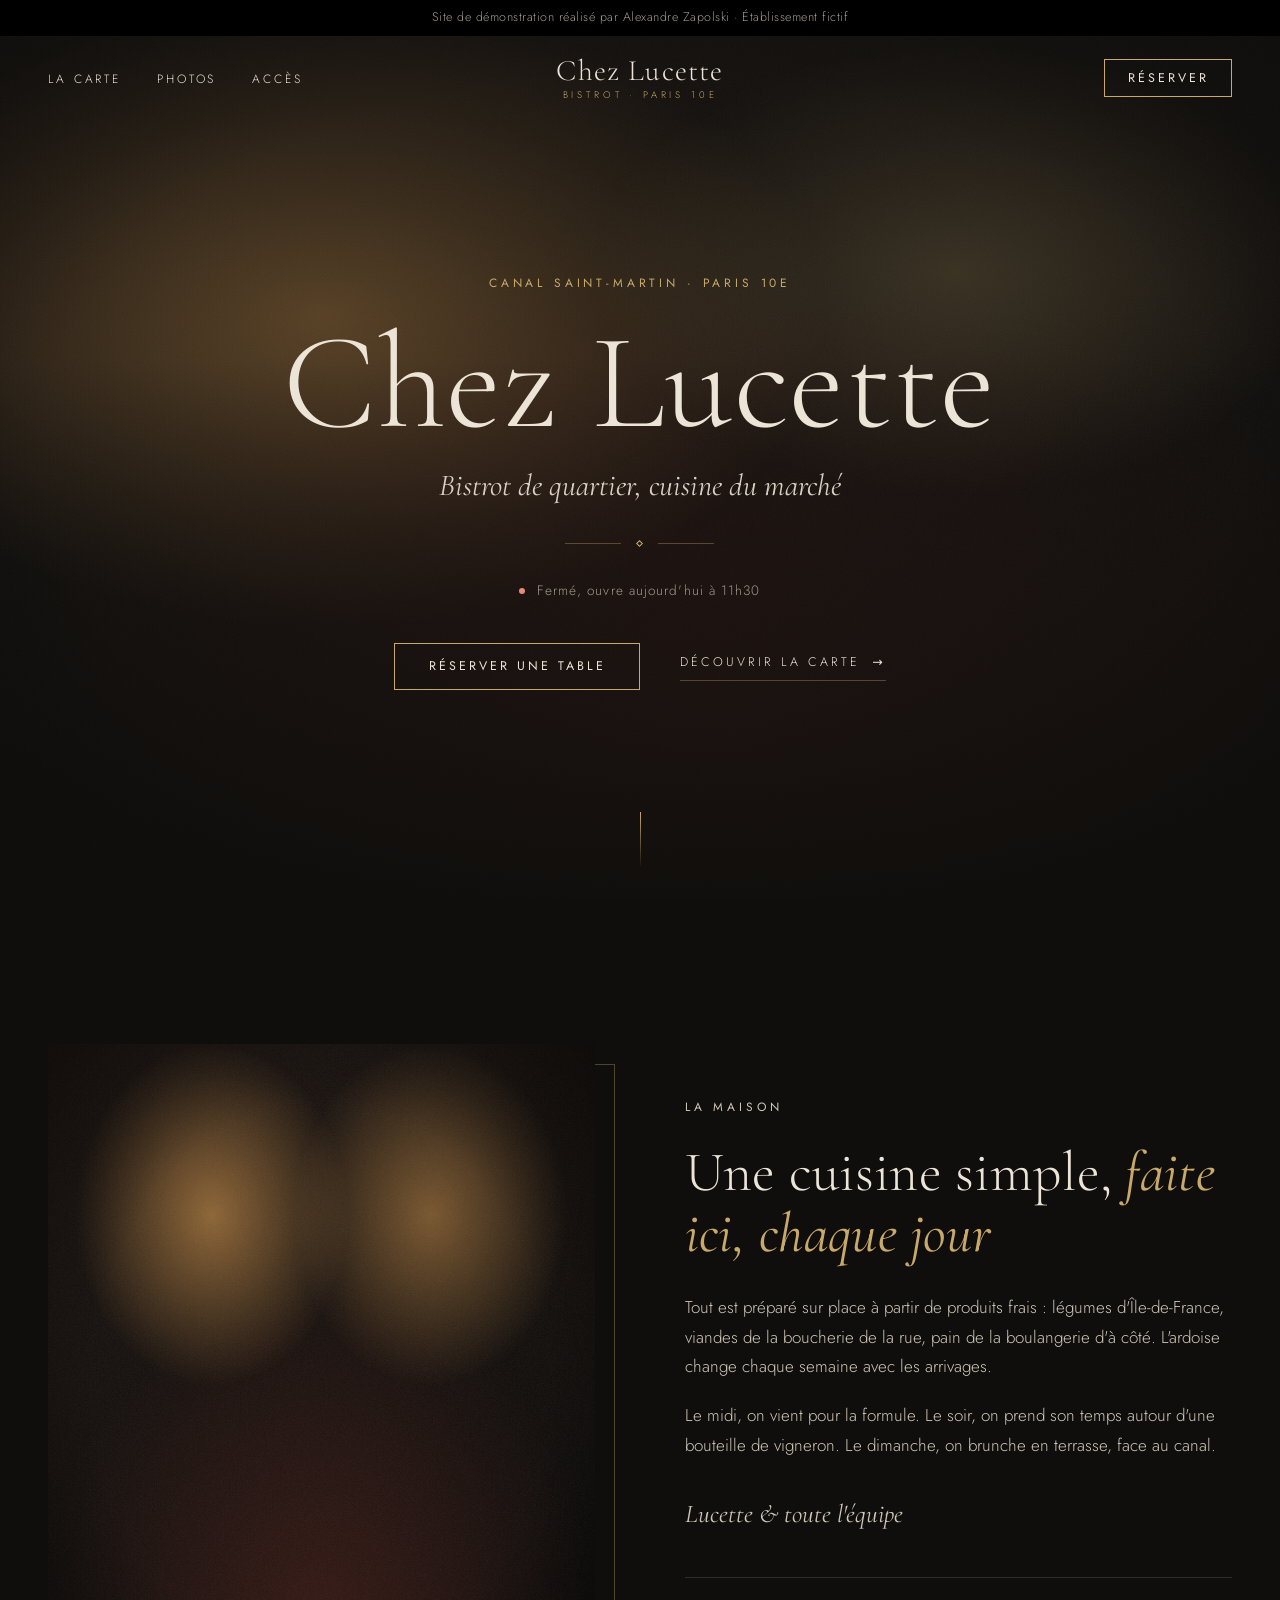
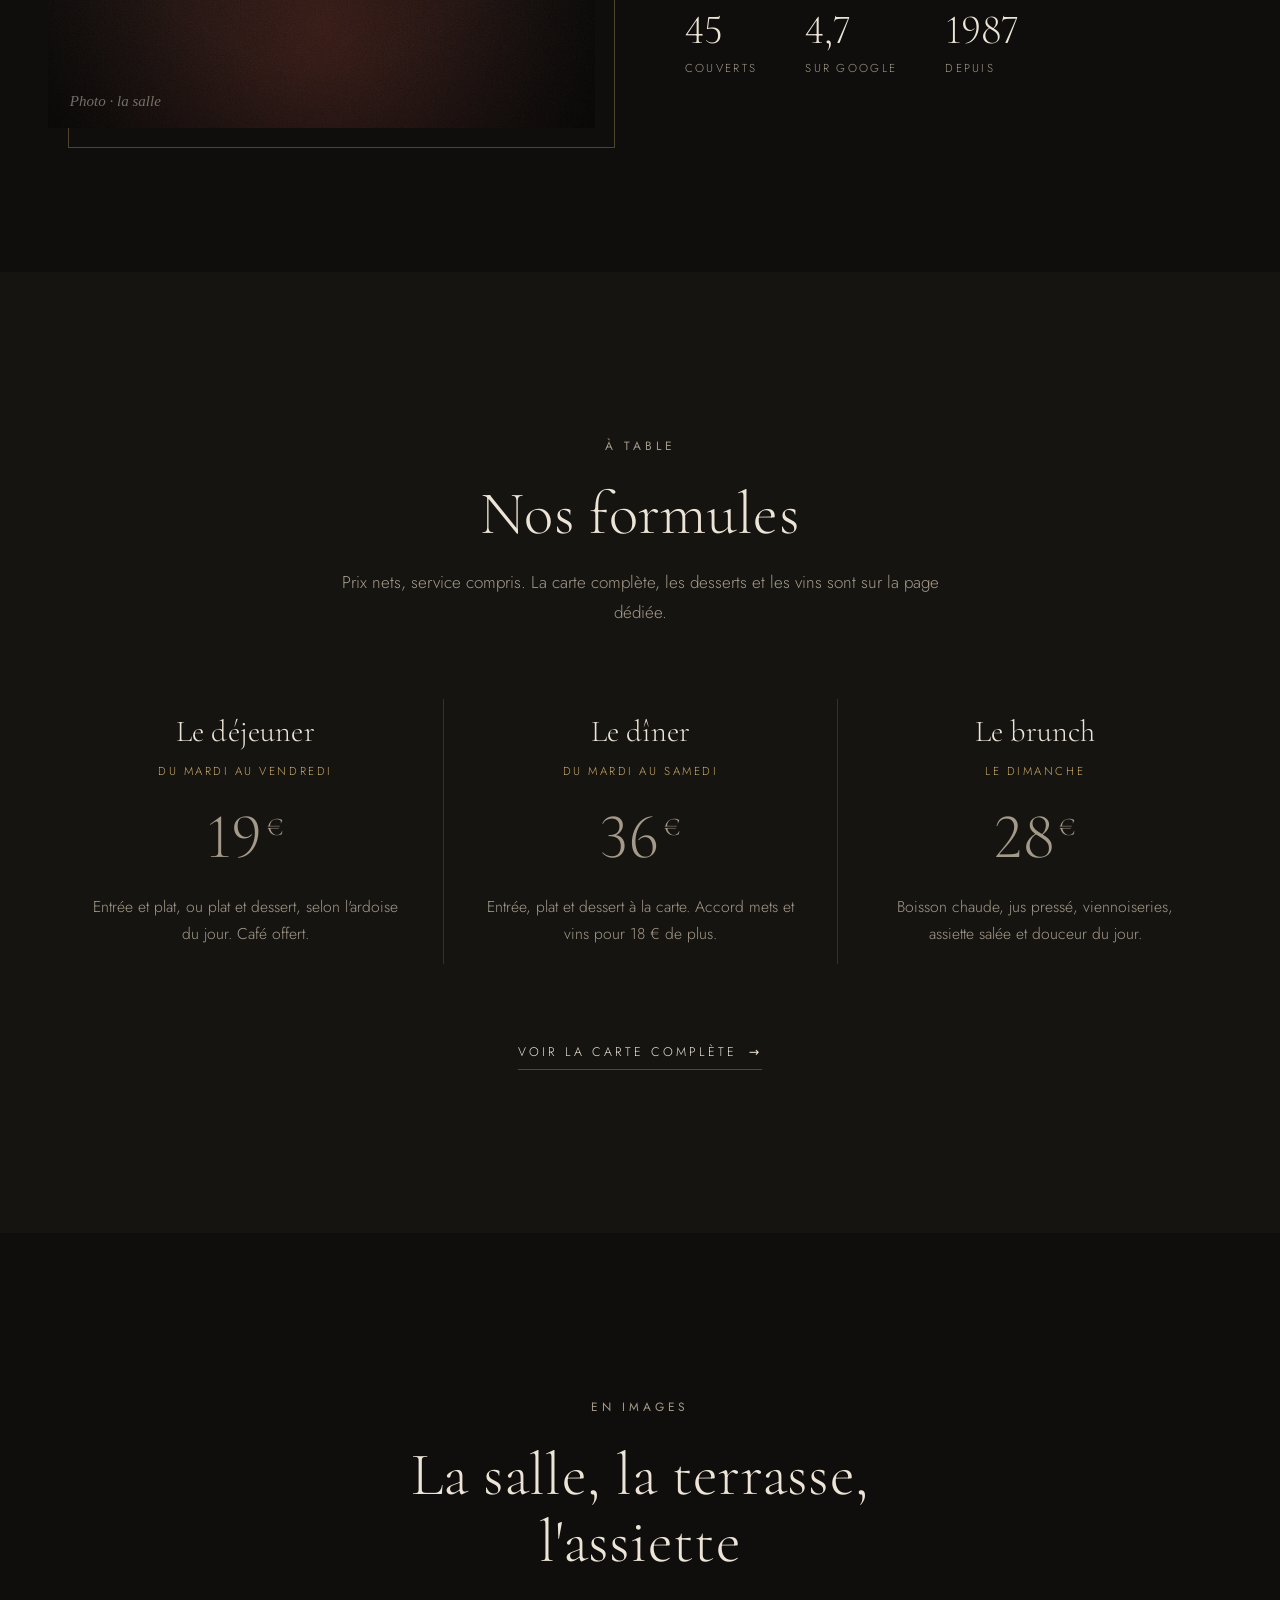
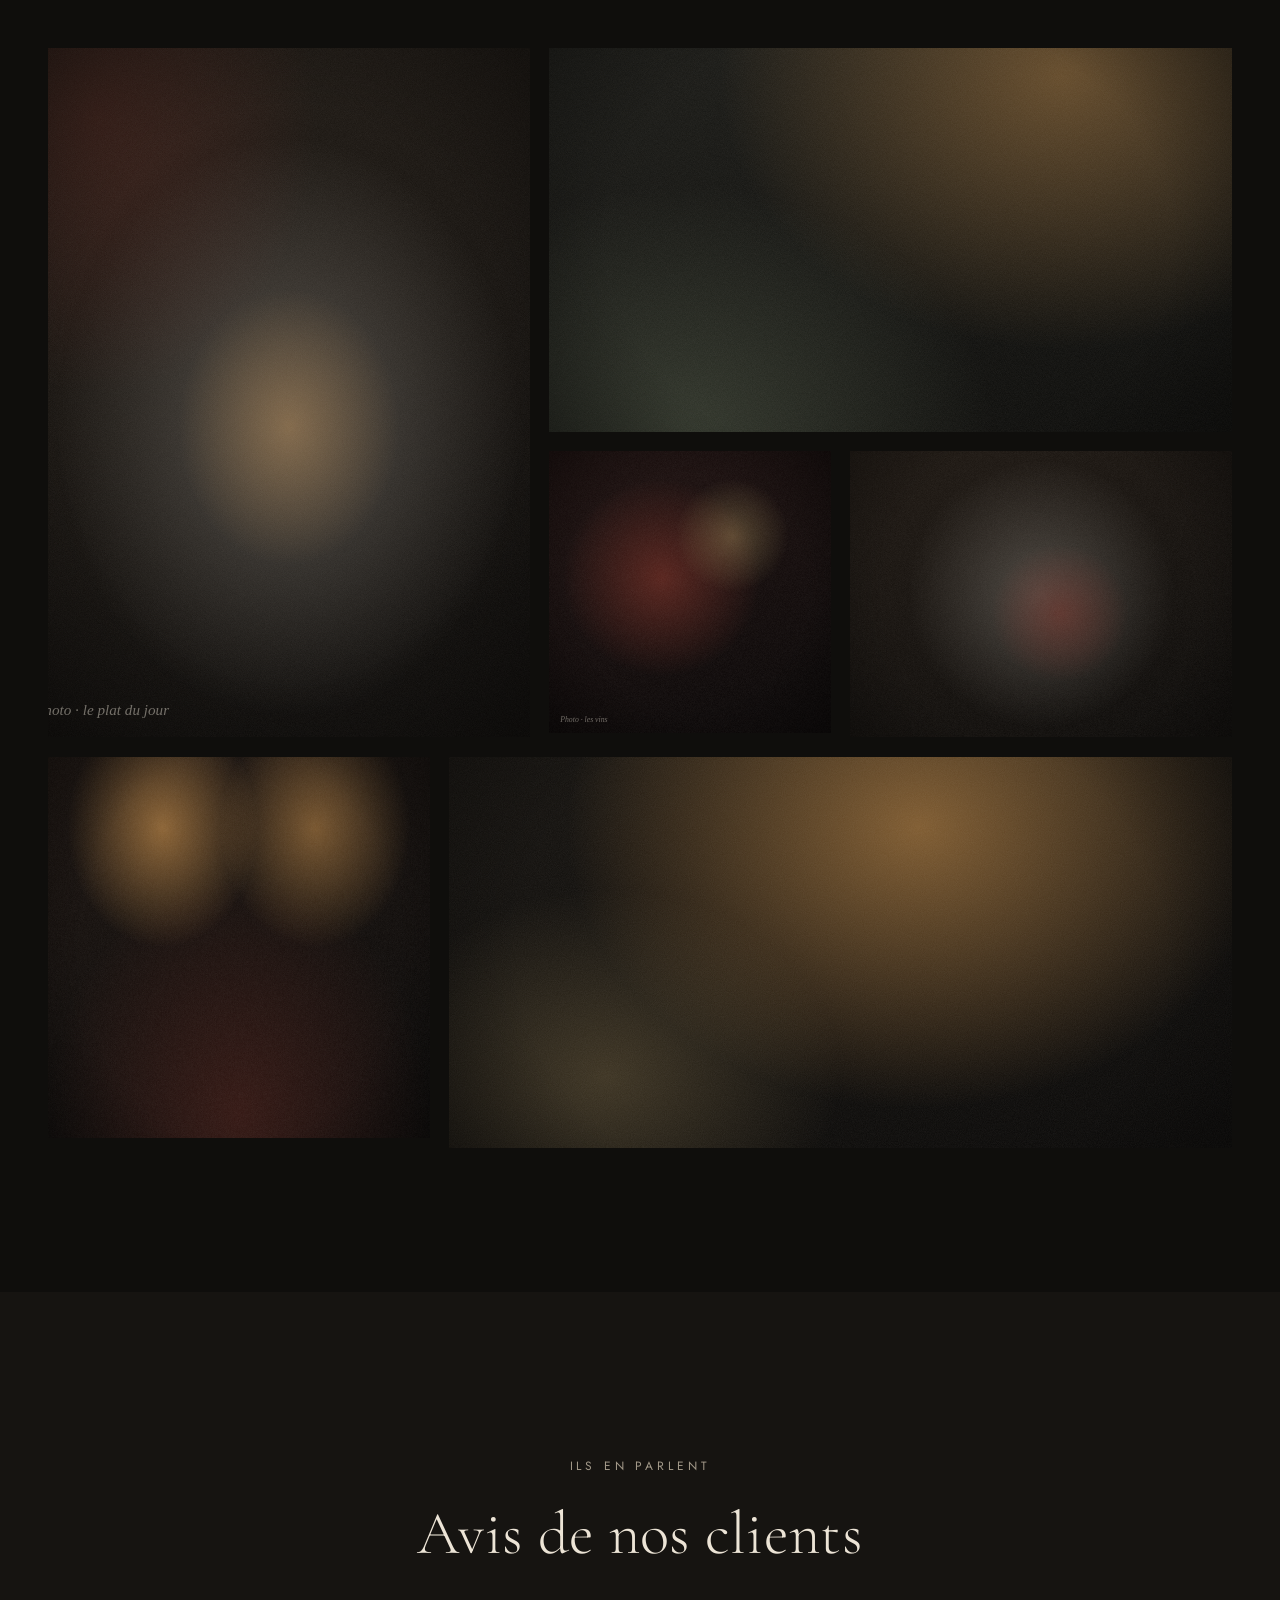
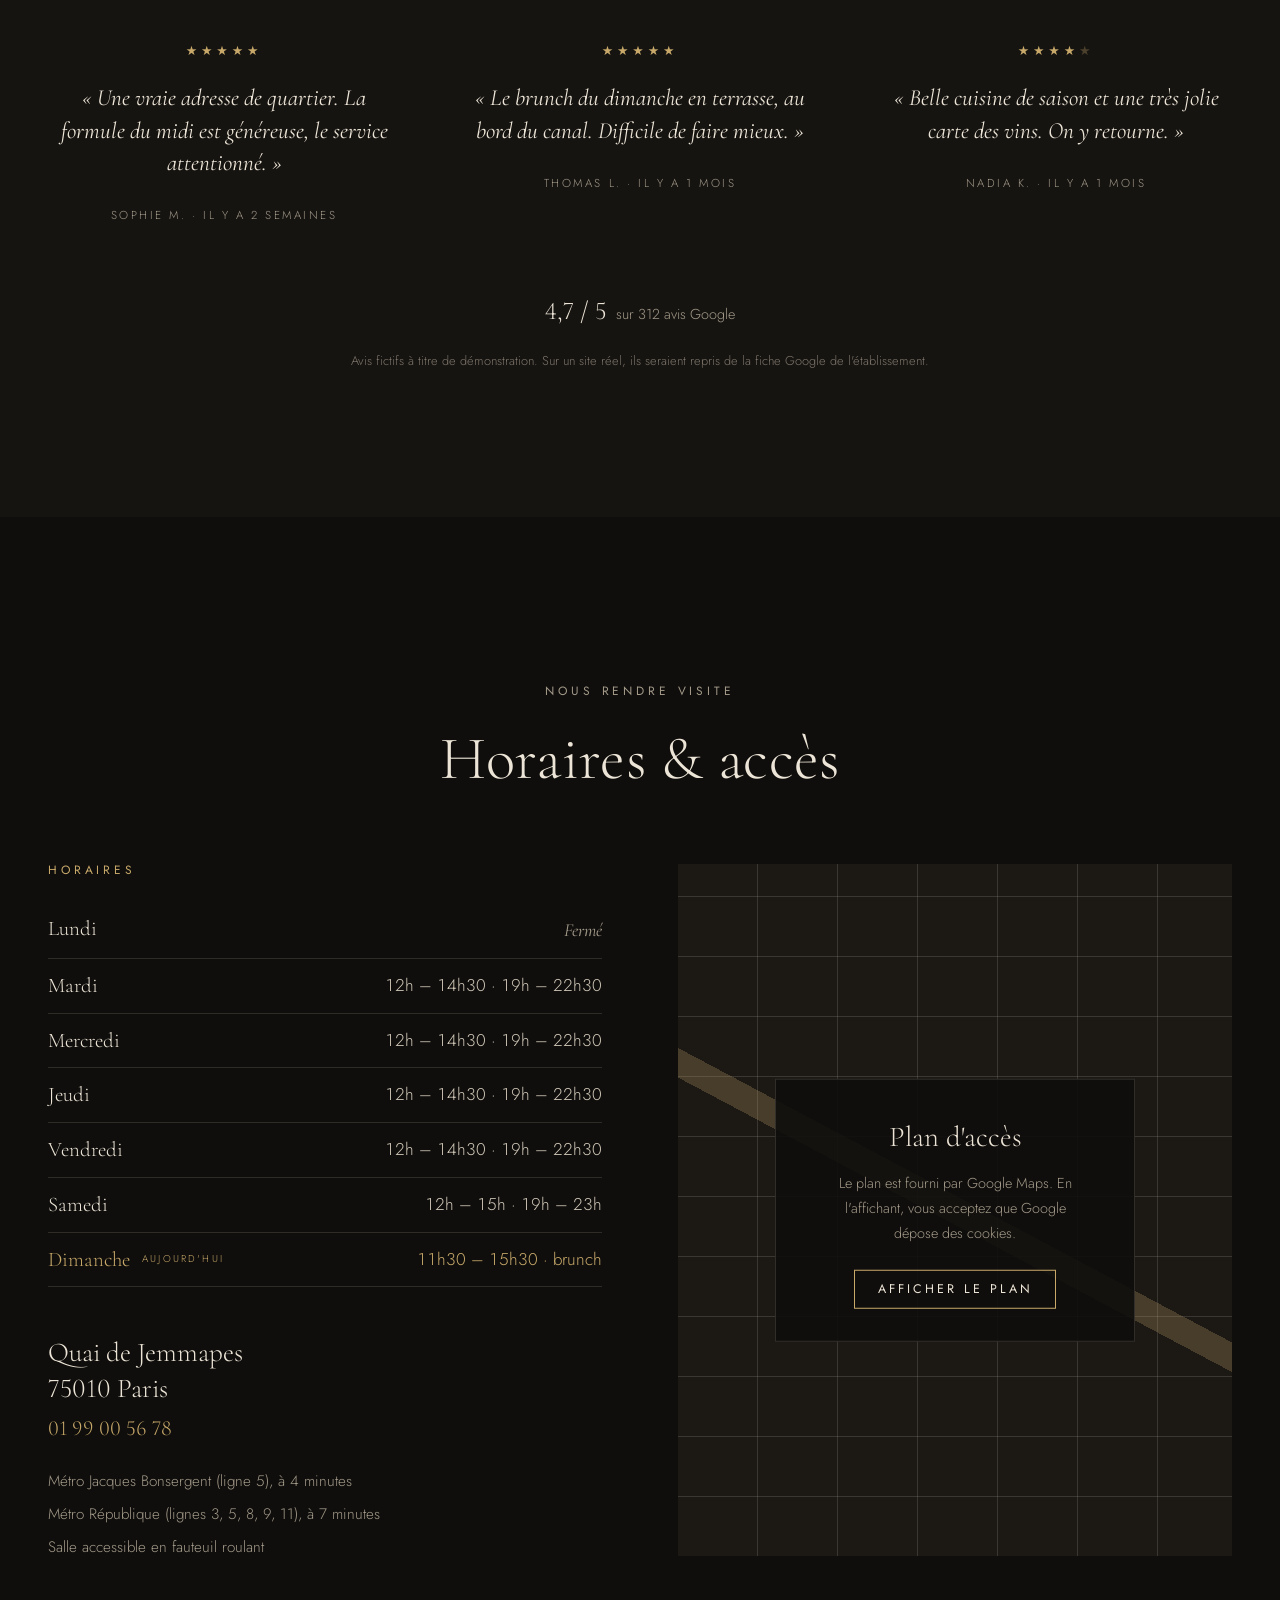
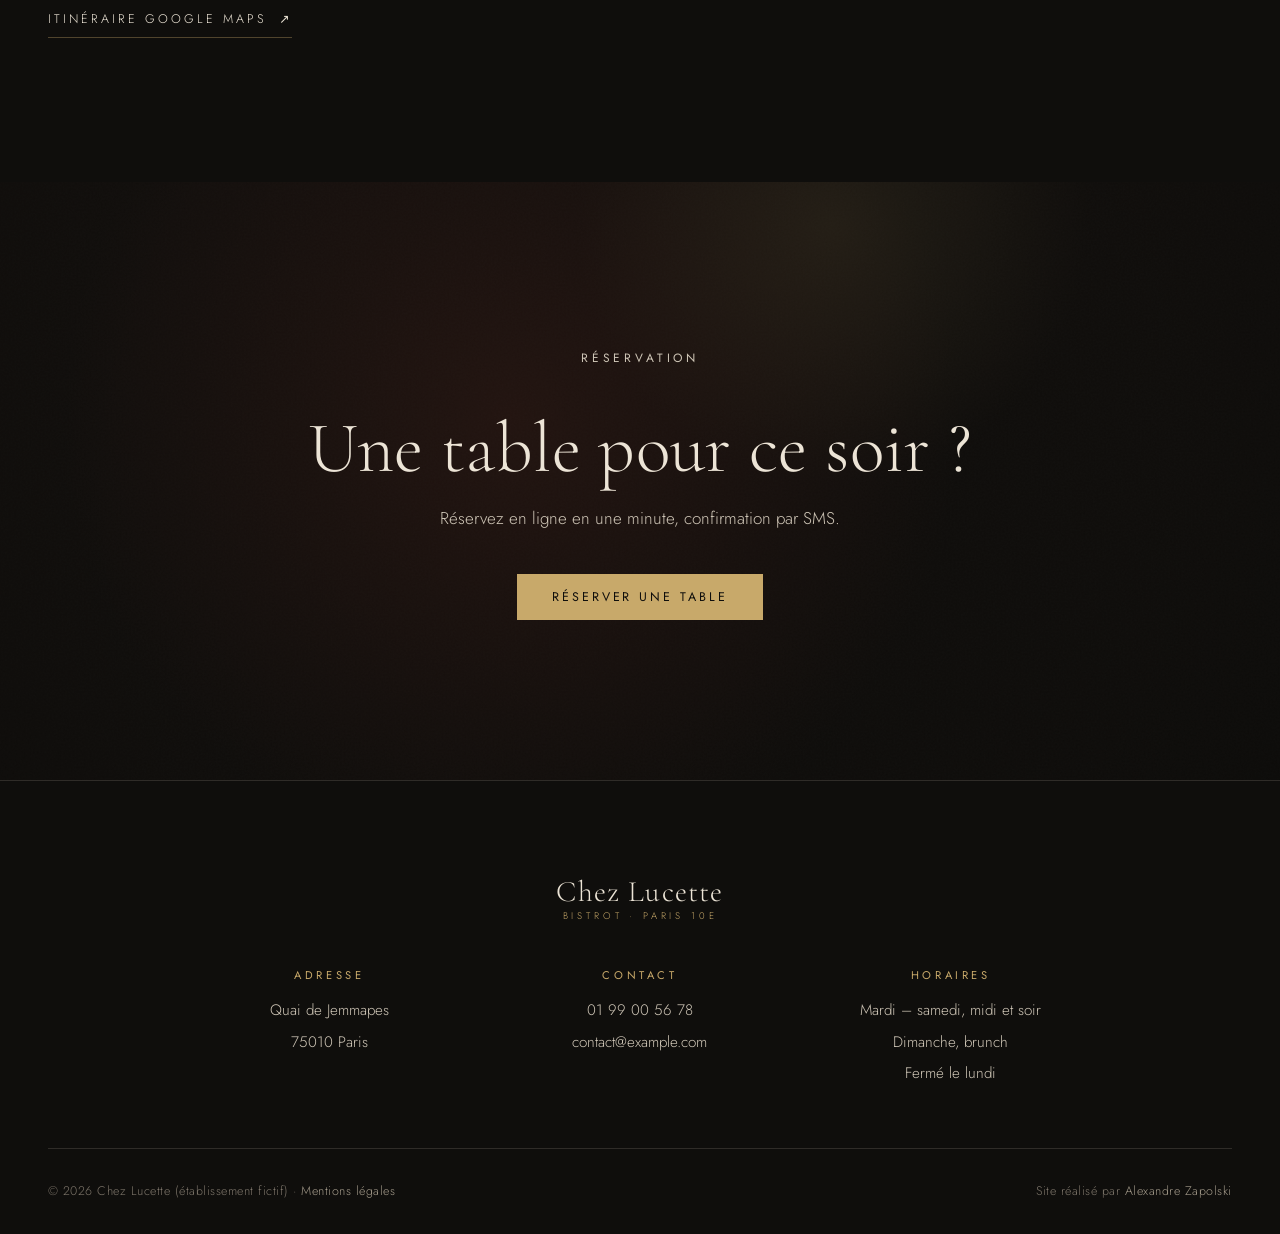
==== index.html @ 2989daae "feat: add Chez Lucette demo site" ====
<!DOCTYPE html>
<html lang="fr">
<head>
  <meta charset="UTF-8">
  <meta name="viewport" content="width=device-width, initial-scale=1">
  <title>Chez Lucette, bistrot au bord du canal Saint-Martin | Paris 10e</title>
  <meta name="description" content="Bistrot de quartier à Paris 10e, au bord du canal Saint-Martin. Cuisine maison de saison, formule déjeuner à 19 €, brunch le dimanche. Réservation en ligne.">
  <link rel="canonical" href="https://example.com/">
  <meta property="og:type" content="restaurant">
  <meta property="og:title" content="Chez Lucette, bistrot de quartier à Paris 10e">
  <meta property="og:description" content="Cuisine maison de saison au bord du canal Saint-Martin. Réservez votre table en ligne.">
  <meta property="og:image" content="https://example.com/img/hero-salle.svg">
  <meta property="og:locale" content="fr_FR">
  <meta name="theme-color" content="#0f0e0c">
  <script>document.documentElement.classList.add("js");</script>
  <link rel="preload" href="fonts/cormorant-garamond-latin-300-normal.woff2" as="font" type="font/woff2" crossorigin>
  <link rel="preload" href="fonts/jost-latin-300-normal.woff2" as="font" type="font/woff2" crossorigin>
  <link rel="stylesheet" href="css/style.css">
  <link rel="icon" href="data:image/svg+xml,%3Csvg xmlns='http://www.w3.org/2000/svg' viewBox='0 0 32 32'%3E%3Crect width='32' height='32' fill='%230f0e0c'/%3E%3Ctext x='16' y='23' text-anchor='middle' font-family='Georgia,serif' font-size='20' fill='%23c8a96a'%3EL%3C/text%3E%3C/svg%3E">

  <!-- Données structurées pour Google (fiche établissement local) -->
  <script type="application/ld+json">
  {
    "@context": "https://schema.org",
    "@type": "Restaurant",
    "name": "Chez Lucette (établissement fictif)",
    "description": "Bistrot de quartier, cuisine maison de saison, au bord du canal Saint-Martin.",
    "url": "https://example.com/",
    "image": "https://example.com/img/hero-salle.svg",
    "telephone": "+33199005678",
    "priceRange": "€€",
    "servesCuisine": ["Française", "Bistrot"],
    "acceptsReservations": "https://example.com/reservation.html",
    "hasMenu": "https://example.com/carte.html",
    "address": {
      "@type": "PostalAddress",
      "streetAddress": "Quai de Jemmapes",
      "addressLocality": "Paris",
      "postalCode": "75010",
      "addressCountry": "FR"
    },
    "geo": { "@type": "GeoCoordinates", "latitude": 48.8716, "longitude": 2.3652 },
    "openingHoursSpecification": [
      { "@type": "OpeningHoursSpecification", "dayOfWeek": ["Tuesday", "Wednesday", "Thursday", "Friday"], "opens": "12:00", "closes": "14:30" },
      { "@type": "OpeningHoursSpecification", "dayOfWeek": ["Tuesday", "Wednesday", "Thursday", "Friday"], "opens": "19:00", "closes": "22:30" },
      { "@type": "OpeningHoursSpecification", "dayOfWeek": "Saturday", "opens": "12:00", "closes": "15:00" },
      { "@type": "OpeningHoursSpecification", "dayOfWeek": "Saturday", "opens": "19:00", "closes": "23:00" },
      { "@type": "OpeningHoursSpecification", "dayOfWeek": "Sunday", "opens": "11:30", "closes": "15:30" }
    ],
    "aggregateRating": { "@type": "AggregateRating", "ratingValue": "4.7", "reviewCount": "312" }
  }
  </script>
</head>
<body>
  <a class="skip-link" href="#contenu">Aller au contenu</a>

  <header class="header">
    <p class="demo-banner">Site de démonstration réalisé par Alexandre Zapolski · Établissement fictif</p>
    <div class="container header__inner">
      <button class="menu-btn" type="button" aria-expanded="false" aria-controls="overlay">
        <span class="menu-btn__icon" aria-hidden="true"></span>
        <span class="menu-btn__label">Menu</span>
      </button>
      <nav class="header__nav" aria-label="Navigation principale">
        <ul>
          <li><a href="carte.html">La carte</a></li>
          <li><a href="index.html#galerie">Photos</a></li>
          <li><a href="index.html#infos">Accès</a></li>
        </ul>
      </nav>
      <a class="logo" href="index.html" aria-label="Chez Lucette, accueil">
        <strong>Chez Lucette</strong>
        <small>Bistrot · Paris 10e</small>
      </a>
      <div class="header__end">
        <a class="btn btn--small header__book" href="reservation.html">Réserver</a>
      </div>
    </div>
  </header>

  <!-- navigation plein écran (mobile) -->
  <nav class="overlay" id="overlay" aria-label="Navigation mobile">
    <ul>
      <li><a href="index.html" aria-current="page">Accueil</a></li>
      <li><a href="carte.html">La carte</a></li>
      <li><a href="index.html#galerie">Photos</a></li>
      <li><a href="index.html#infos">Horaires &amp; accès</a></li>
      <li><a href="reservation.html">Réserver</a></li>
    </ul>
    <p>Quai de Jemmapes, Paris 10e · <a href="tel:+33199005678">01 99 00 56 78</a></p>
  </nav>

  <main id="contenu">
    <!-- hero plein écran -->
    <section class="hero">
      <!-- visuel de démo : à remplacer par une photo de la salle le soir (WebP, 1920px) -->
      <img class="hero__bg" src="img/hero-salle.svg" width="1600" height="1000" alt="" fetchpriority="high">
      <div>
        <p class="overline">Canal Saint-Martin · Paris 10e</p>
        <h1>Chez Lucette</h1>
        <p class="hero__sub">Bistrot de quartier, cuisine du marché</p>
        <div class="ornament" aria-hidden="true"><span></span></div>
        <p class="status" data-status hidden></p>
        <div class="hero__actions">
          <a class="btn" href="reservation.html">Réserver une table</a>
          <a class="link-line" href="carte.html">Découvrir la carte <span aria-hidden="true">→</span></a>
        </div>
      </div>
      <span class="scroll-cue" aria-hidden="true"></span>
    </section>

    <!-- la maison -->
    <section class="section">
      <div class="container story">
        <div class="story__media reveal">
          <img src="img/galerie-salle.svg" width="800" height="1000" loading="lazy" alt="La salle du bistrot, le soir">
        </div>
        <div class="reveal">
          <p class="overline">La maison</p>
          <h2>Une cuisine simple, <em>faite ici, chaque jour</em></h2>
          <p>Tout est préparé sur place à partir de produits frais : légumes d'Île-de-France, viandes de la boucherie de la rue, pain de la boulangerie d'à côté. L'ardoise change chaque semaine avec les arrivages.</p>
          <p>Le midi, on vient pour la formule. Le soir, on prend son temps autour d'une bouteille de vigneron. Le dimanche, on brunche en terrasse, face au canal.</p>
          <p class="signature">Lucette &amp; toute l'équipe</p>
          <div class="facts">
            <div><strong>45</strong><span>couverts</span></div>
            <div><strong>4,7</strong><span>sur Google</span></div>
            <div><strong>1987</strong><span>depuis</span></div>
          </div>
        </div>
      </div>
    </section>

    <!-- formules -->
    <section class="section section--alt" aria-labelledby="formules-titre">
      <div class="container">
        <div class="section__head reveal">
          <p class="overline">À table</p>
          <h2 id="formules-titre">Nos formules</h2>
          <p>Prix nets, service compris. La carte complète, les desserts et les vins sont sur la page dédiée.</p>
        </div>
        <div class="offers reveal">
          <article class="offer">
            <h3>Le déjeuner</h3>
            <p class="offer__when">Du mardi au vendredi</p>
            <p class="offer__price">19<small>€</small></p>
            <p>Entrée et plat, ou plat et dessert, selon l'ardoise du jour. Café offert.</p>
          </article>
          <article class="offer">
            <h3>Le dîner</h3>
            <p class="offer__when">Du mardi au samedi</p>
            <p class="offer__price">36<small>€</small></p>
            <p>Entrée, plat et dessert à la carte. Accord mets et vins pour 18 € de plus.</p>
          </article>
          <article class="offer">
            <h3>Le brunch</h3>
            <p class="offer__when">Le dimanche</p>
            <p class="offer__price">28<small>€</small></p>
            <p>Boisson chaude, jus pressé, viennoiseries, assiette salée et douceur du jour.</p>
          </article>
        </div>
        <p class="center"><a class="link-line" href="carte.html">Voir la carte complète <span aria-hidden="true">→</span></a></p>
      </div>
    </section>

    <!-- galerie -->
    <section class="section" id="galerie" aria-labelledby="galerie-titre">
      <div class="container">
        <div class="section__head reveal">
          <p class="overline">En images</p>
          <h2 id="galerie-titre">La salle, la terrasse, l'assiette</h2>
        </div>
        <div class="gallery reveal" data-gallery>
          <button class="gallery__item g1" type="button" data-full="img/galerie-plat.svg">
            <img src="img/galerie-plat.svg" width="800" height="1000" loading="lazy" alt="Le plat du jour : suprême de volaille et légumes de saison">
            <span>Le plat du jour</span>
          </button>
          <button class="gallery__item g2" type="button" data-full="img/galerie-terrasse.svg">
            <img src="img/galerie-terrasse.svg" width="1000" height="800" loading="lazy" alt="La terrasse face au canal Saint-Martin">
            <span>La terrasse</span>
          </button>
          <button class="gallery__item g3" type="button" data-full="img/galerie-vins.svg">
            <img src="img/galerie-vins.svg" width="800" height="800" loading="lazy" alt="Sélection de vins de vignerons">
            <span>Vins de vignerons</span>
          </button>
          <button class="gallery__item g4" type="button" data-full="img/galerie-dessert.svg">
            <img src="img/galerie-dessert.svg" width="800" height="800" loading="lazy" alt="Tarte aux fruits rouges maison">
            <span>Les desserts</span>
          </button>
          <button class="gallery__item g5" type="button" data-full="img/galerie-salle.svg">
            <img src="img/galerie-salle.svg" width="800" height="1000" loading="lazy" alt="La salle et son comptoir en zinc">
            <span>La salle</span>
          </button>
          <button class="gallery__item g6" type="button" data-full="img/galerie-cuisine.svg">
            <img src="img/galerie-cuisine.svg" width="1000" height="800" loading="lazy" alt="Le chef en cuisine">
            <span>En cuisine</span>
          </button>
        </div>
      </div>

      <dialog class="lightbox" aria-label="Photo agrandie">
        <button class="lightbox__close" type="button" aria-label="Fermer">&times;</button>
        <img src="" alt="">
        <p></p>
      </dialog>
    </section>

    <!-- avis -->
    <section class="section section--alt" aria-labelledby="avis-titre">
      <div class="container">
        <div class="section__head reveal">
          <p class="overline">Ils en parlent</p>
          <h2 id="avis-titre">Avis de nos clients</h2>
        </div>
        <div class="reviews reveal">
          <figure class="review">
            <div class="review__stars" aria-label="5 étoiles sur 5">★★★★★</div>
            <blockquote><p>« Une vraie adresse de quartier. La formule du midi est généreuse, le service attentionné. »</p></blockquote>
            <figcaption>Sophie M. · il y a 2 semaines</figcaption>
          </figure>
          <figure class="review">
            <div class="review__stars" aria-label="5 étoiles sur 5">★★★★★</div>
            <blockquote><p>« Le brunch du dimanche en terrasse, au bord du canal. Difficile de faire mieux. »</p></blockquote>
            <figcaption>Thomas L. · il y a 1 mois</figcaption>
          </figure>
          <figure class="review">
            <div class="review__stars" aria-label="4 étoiles sur 5">★★★★<span style="opacity:.3">★</span></div>
            <blockquote><p>« Belle cuisine de saison et une très jolie carte des vins. On y retourne. »</p></blockquote>
            <figcaption>Nadia K. · il y a 1 mois</figcaption>
          </figure>
        </div>
        <p class="rating"><strong>4,7 / 5</strong> sur 312 avis Google</p>
        <p class="note">Avis fictifs à titre de démonstration. Sur un site réel, ils seraient repris de la fiche Google de l'établissement.</p>
      </div>
    </section>

    <!-- horaires + plan -->
    <section class="section" id="infos" aria-labelledby="infos-titre">
      <div class="container">
        <div class="section__head reveal">
          <p class="overline">Nous rendre visite</p>
          <h2 id="infos-titre">Horaires &amp; accès</h2>
        </div>
        <div class="visit reveal">
          <div>
            <h3>Horaires</h3>
            <!-- source unique des horaires : le JS lit data-slots pour le statut "ouvert" et les créneaux -->
            <table class="hours" data-hours>
              <caption class="visually-hidden">Horaires d'ouverture</caption>
              <tbody>
                <tr data-day="1" data-slots=""><th scope="row">Lundi</th><td class="closed">Fermé</td></tr>
                <tr data-day="2" data-slots="12:00-14:30,19:00-22:30"><th scope="row">Mardi</th><td>12h – 14h30 · 19h – 22h30</td></tr>
                <tr data-day="3" data-slots="12:00-14:30,19:00-22:30"><th scope="row">Mercredi</th><td>12h – 14h30 · 19h – 22h30</td></tr>
                <tr data-day="4" data-slots="12:00-14:30,19:00-22:30"><th scope="row">Jeudi</th><td>12h – 14h30 · 19h – 22h30</td></tr>
                <tr data-day="5" data-slots="12:00-14:30,19:00-22:30"><th scope="row">Vendredi</th><td>12h – 14h30 · 19h – 22h30</td></tr>
                <tr data-day="6" data-slots="12:00-15:00,19:00-23:00"><th scope="row">Samedi</th><td>12h – 15h · 19h – 23h</td></tr>
                <tr data-day="0" data-slots="11:30-15:30"><th scope="row">Dimanche</th><td>11h30 – 15h30 · brunch</td></tr>
              </tbody>
            </table>

            <address class="address">
              Quai de Jemmapes<br>75010 Paris<br>
              <a href="tel:+33199005678">01 99 00 56 78</a>
            </address>
            <ul class="access">
              <li>Métro Jacques Bonsergent (ligne 5), à 4 minutes</li>
              <li>Métro République (lignes 3, 5, 8, 9, 11), à 7 minutes</li>
              <li>Salle accessible en fauteuil roulant</li>
            </ul>
            <a class="link-line" href="https://www.google.com/maps/dir/?api=1&amp;destination=Quai+de+Jemmapes+75010+Paris" target="_blank" rel="noopener">Itinéraire Google Maps <span aria-hidden="true">↗</span></a>
          </div>

          <!-- Plan Google Maps : chargé seulement au clic, pour ne pas déposer de cookies Google sans accord (RGPD) -->
          <div class="map" data-map data-src="https://www.google.com/maps?q=Quai+de+Jemmapes,+75010+Paris&amp;z=16&amp;output=embed">
            <div class="map__consent">
              <p><strong>Plan d'accès</strong>Le plan est fourni par Google Maps. En l'affichant, vous acceptez que Google dépose des cookies.</p>
              <div><button class="btn btn--small" type="button">Afficher le plan</button></div>
            </div>
          </div>
        </div>
      </div>
    </section>

    <!-- bandeau réservation -->
    <section class="reserve-band">
      <img src="img/galerie-vins.svg" width="800" height="800" loading="lazy" alt="">
      <div class="container reveal">
        <p class="overline">Réservation</p>
        <h2>Une table pour ce soir&nbsp;?</h2>
        <p>Réservez en ligne en une minute, confirmation par SMS.</p>
        <a class="btn btn--solid" href="reservation.html">Réserver une table</a>
      </div>
    </section>
  </main>

  <footer class="footer">
    <div class="container">
      <a class="logo" href="index.html" aria-label="Chez Lucette, accueil">
        <strong>Chez Lucette</strong>
        <small>Bistrot · Paris 10e</small>
      </a>
      <div class="footer__cols">
        <div>
          <h2>Adresse</h2>
          <ul>
            <li>Quai de Jemmapes</li>
            <li>75010 Paris</li>
          </ul>
        </div>
        <div>
          <h2>Contact</h2>
          <ul>
            <li><a href="tel:+33199005678">01 99 00 56 78</a></li>
            <li><a href="mailto:contact@example.com">contact@example.com</a></li>
          </ul>
        </div>
        <div>
          <h2>Horaires</h2>
          <ul>
            <li>Mardi – samedi, midi et soir</li>
            <li>Dimanche, brunch</li>
            <li>Fermé le lundi</li>
          </ul>
        </div>
      </div>
      <div class="footer__bottom">
        <span>© <span data-year>2026</span> Chez Lucette (établissement fictif) · <a href="mentions-legales.html">Mentions légales</a></span>
        <span>Site réalisé par <a href="https://www.malt.fr/profile/alexandrezapolski">Alexandre Zapolski</a></span>
      </div>
    </div>
  </footer>

  <!-- barre d'action fixe sur mobile -->
  <div class="mobile-bar">
    <a href="tel:+33199005678">Appeler</a>
    <a href="reservation.html">Réserver</a>
  </div>

  <script src="js/main.js" defer></script>
</body>
</html>
---- css/style.css ----
/* Chez Lucette : style élégant sombre
   fond presque noir, texte crème, touche dorée ; serif fine, beaucoup d'espace, fondus lents */

/* Polices auto-hébergées (licence OFL) : pas d'appel à Google Fonts */
@font-face { font-family: "Cormorant"; src: url("../fonts/cormorant-garamond-latin-300-normal.woff2") format("woff2"); font-weight: 300; font-display: swap; }
@font-face { font-family: "Cormorant"; src: url("../fonts/cormorant-garamond-latin-500-normal.woff2") format("woff2"); font-weight: 500; font-display: swap; }
@font-face { font-family: "Cormorant"; src: url("../fonts/cormorant-garamond-latin-400-italic.woff2") format("woff2"); font-weight: 400; font-style: italic; font-display: swap; }
@font-face { font-family: "Jost"; src: url("../fonts/jost-latin-300-normal.woff2") format("woff2"); font-weight: 300; font-display: swap; }
@font-face { font-family: "Jost"; src: url("../fonts/jost-latin-400-normal.woff2") format("woff2"); font-weight: 400; font-display: swap; }
@font-face { font-family: "Jost"; src: url("../fonts/jost-latin-500-normal.woff2") format("woff2"); font-weight: 500; font-display: swap; }

:root {
  --bg: #0f0e0c;
  --bg-2: #161411;
  --surface: #1c1915;
  --cream: #ece4d6;
  --muted: #a39a8a;
  --gold: #c8a96a;
  --gold-soft: rgba(200, 169, 106, 0.35);
  --line: rgba(236, 228, 214, 0.14);
  --ok: #9cc59a;
  --error: #e58b7b;

  --serif: "Cormorant", "Cormorant Garamond", Garamond, "Times New Roman", serif;
  --sans: "Jost", "Futura", system-ui, -apple-system, "Segoe UI", sans-serif;

  --container: 1200px;
  --gutter: clamp(1.25rem, 5vw, 3rem);
  --header-h: 84px;
  --ease: cubic-bezier(0.22, 0.61, 0.36, 1);
}

/* Base */
*, *::before, *::after { box-sizing: border-box; }
html { scroll-behavior: smooth; }
body {
  margin: 0;
  font-family: var(--sans);
  font-weight: 300;
  font-size: 1.0625rem;
  line-height: 1.75;
  color: var(--cream);
  background: var(--bg);
  -webkit-font-smoothing: antialiased;
}
img, svg { display: block; max-width: 100%; }
a { color: var(--gold); text-decoration: none; transition: color 0.3s; }
a:hover { color: var(--cream); }
h1, h2, h3, .address, .offer__price, .facts strong, .dish__price, .rating strong { font-variant-numeric: lining-nums; }
h1, h2, h3 { font-family: var(--serif); font-weight: 300; line-height: 1.1; margin: 0; letter-spacing: 0.005em; }
em { font-family: var(--serif); font-style: italic; }
p { margin: 0 0 1.1em; }
strong { font-weight: 500; }
:focus-visible { outline: 1px solid var(--gold); outline-offset: 4px; }
::selection { background: var(--gold); color: var(--bg); }

.container { width: min(100% - 2 * var(--gutter), var(--container)); margin-inline: auto; }
.visually-hidden { position: absolute !important; width: 1px; height: 1px; overflow: hidden; clip: rect(0 0 0 0); white-space: nowrap; }
.skip-link { position: absolute; left: 1rem; top: -100px; z-index: 200; background: var(--gold); color: var(--bg); padding: 0.6rem 1rem; }
.skip-link:focus { top: 1rem; }

.demo-banner {
  margin: 0; padding: 0.45rem var(--gutter);
  background: #000; color: var(--muted);
  font-size: 0.78rem; letter-spacing: 0.04em; text-align: center;
}

/* Petites capitales espacées */
.overline {
  display: inline-block;
  font-family: var(--sans); font-size: 0.75rem; font-weight: 400;
  letter-spacing: 0.32em; text-transform: uppercase;
  color: var(--gold);
  margin-bottom: 1.5rem;
}
.ornament { display: flex; align-items: center; justify-content: center; gap: 1rem; color: var(--gold); margin: 1.75rem 0; }
.ornament::before, .ornament::after { content: ""; width: 56px; height: 1px; background: var(--gold-soft); }
.ornament span { width: 5px; height: 5px; border: 1px solid var(--gold); transform: rotate(45deg); }

/* Boutons : filets fins */
.btn {
  display: inline-flex; align-items: center; justify-content: center; gap: 0.75rem;
  padding: 1rem 2.1rem;
  font: 400 0.78rem/1 var(--sans); letter-spacing: 0.24em; text-transform: uppercase;
  color: var(--cream); background: transparent;
  border: 1px solid var(--gold);
  cursor: pointer;
  transition: background 0.4s var(--ease), color 0.4s var(--ease);
}
.btn:hover { background: var(--gold); color: var(--bg); }
.btn--solid { background: var(--gold); color: var(--bg); }
.btn--solid:hover { background: var(--cream); border-color: var(--cream); }
.btn--small { padding: 0.75rem 1.4rem; }
.link-line {
  display: inline-flex; align-items: center; gap: 0.75rem;
  font-size: 0.78rem; letter-spacing: 0.24em; text-transform: uppercase; color: var(--cream);
  padding-bottom: 0.35rem; border-bottom: 1px solid var(--gold-soft);
  transition: border-color 0.3s, gap 0.3s;
}
.link-line:hover { color: var(--cream); border-color: var(--gold); gap: 1.1rem; }

/* En-tête : transparent sur l'image, opaque au défilement */
.header {
  position: fixed; left: 0; right: 0; top: 0; z-index: 100;
  transition: background 0.5s var(--ease), border-color 0.5s, top 0.3s;
  border-bottom: 1px solid transparent;
}
.header.is-solid, .header--solid { background: rgba(15, 14, 12, 0.94); backdrop-filter: blur(8px); border-bottom-color: var(--line); }
.header__inner { display: grid; grid-template-columns: 1fr auto 1fr; align-items: center; height: var(--header-h); }
.header__nav ul { display: flex; gap: 2.25rem; list-style: none; margin: 0; padding: 0; }
.header__nav a { color: var(--cream); font-size: 0.75rem; letter-spacing: 0.24em; text-transform: uppercase; padding: 0.5rem 0; border-bottom: 1px solid transparent; }
.header__nav a:hover, .header__nav a[aria-current="page"] { border-bottom-color: var(--gold); }
.logo { text-align: center; color: var(--cream); line-height: 1; }
.logo:hover { color: var(--cream); }
.logo strong { display: block; font-family: var(--serif); font-weight: 300; font-size: 1.85rem; letter-spacing: 0.04em; }
.logo small { display: block; margin-top: 0.3rem; font-size: 0.6rem; letter-spacing: 0.4em; text-transform: uppercase; color: var(--gold); }
.header__end { display: flex; justify-content: flex-end; align-items: center; gap: 1rem; }

.menu-btn {
  display: none; align-items: center; gap: 0.7rem;
  background: none; border: 0; color: var(--cream); cursor: pointer;
  font: 400 0.72rem/1 var(--sans); letter-spacing: 0.24em; text-transform: uppercase;
  padding: 0.75rem 0;
}
.menu-btn__icon { width: 24px; height: 9px; position: relative; }
.menu-btn__icon::before, .menu-btn__icon::after { content: ""; position: absolute; left: 0; right: 0; height: 1px; background: currentColor; transition: transform 0.4s var(--ease), top 0.4s var(--ease); }
.menu-btn__icon::before { top: 0; }
.menu-btn__icon::after { top: 8px; }
.menu-open .menu-btn__icon::before { top: 4px; transform: rotate(45deg); }
.menu-open .menu-btn__icon::after { top: 4px; transform: rotate(-45deg); }
.menu-open { overflow: hidden; }

.overlay {
  position: fixed; inset: 0; z-index: 90;
  background: var(--bg);
  display: grid; place-content: center; text-align: center;
  padding-top: var(--header-total, 100px);
  opacity: 0; visibility: hidden;
  transition: opacity 0.5s var(--ease), visibility 0s 0.5s;
}
.menu-open .overlay { opacity: 1; visibility: visible; transition-delay: 0s; }
.overlay ul { list-style: none; margin: 0; padding: 0; }
.overlay li { margin: 0.4rem 0; }
.overlay a { font-family: var(--serif); font-weight: 300; font-size: clamp(2.2rem, 9vw, 3.2rem); color: var(--cream); }
.overlay a:hover, .overlay a[aria-current="page"] { color: var(--gold); }
.overlay p { margin-top: 2.5rem; font-size: 0.85rem; color: var(--muted); letter-spacing: 0.08em; }

@media (max-width: 900px) {
  :root { --header-h: 70px; }
  .header__inner { grid-template-columns: auto 1fr auto; }
  .header__nav { display: none; }
  .menu-btn { display: inline-flex; }
  .logo { grid-column: 2; }
  .header__end { grid-column: 3; }
  .header__book { display: none; }
  .logo strong { font-size: 1.5rem; }
  .menu-btn { grid-column: 1; grid-row: 1; }
}
@media (min-width: 901px) { .overlay { display: none; } }

/* Apparition au défilement (seulement si le JS tourne) */
.js .reveal { opacity: 0; transform: translateY(24px); transition: opacity 1.1s var(--ease), transform 1.1s var(--ease); }
.js .reveal.is-visible { opacity: 1; transform: none; }

/* Sections */
.section { padding-block: clamp(5rem, 12vw, 9rem); }
.section--alt { background: var(--bg-2); }
.section__head { text-align: center; max-width: 640px; margin: 0 auto clamp(3rem, 6vw, 4.5rem); }
.section__head h2 { font-size: clamp(2.4rem, 5vw, 3.8rem); }
.section__head p { color: var(--muted); margin-top: 1.25rem; }

/* Hero plein écran */
.hero {
  position: relative; isolation: isolate;
  min-height: 100svh;
  display: grid; place-items: center; text-align: center;
  padding: calc(var(--header-total, 120px) + 2rem) var(--gutter) 6rem;
}
.hero__bg { position: absolute; inset: 0; width: 100%; height: 100%; object-fit: cover; z-index: -2; }
.hero::after { content: ""; position: absolute; inset: 0; z-index: -1; background: linear-gradient(180deg, rgba(15, 14, 12, 0.55), rgba(15, 14, 12, 0.35) 40%, rgba(15, 14, 12, 0.92)); }
.hero h1 { font-size: clamp(3.6rem, 11vw, 8.5rem); letter-spacing: 0.01em; line-height: 0.95; }
.hero__sub { font-family: var(--serif); font-style: italic; font-size: clamp(1.35rem, 2.6vw, 1.9rem); color: var(--cream); opacity: 0.9; margin: 0.75rem 0 0; }
.hero__actions { display: flex; flex-wrap: wrap; justify-content: center; align-items: center; gap: 1.75rem 2.5rem; margin-top: 2.5rem; }
.scroll-cue { position: absolute; bottom: 2rem; left: 50%; width: 1px; height: 56px; background: linear-gradient(var(--gold), transparent); animation: cue 2.4s var(--ease) infinite; }
@keyframes cue { 0% { transform: scaleY(0); transform-origin: top; } 50% { transform: scaleY(1); transform-origin: top; } 51% { transform-origin: bottom; } 100% { transform: scaleY(0); transform-origin: bottom; } }

/* Statut ouvert / fermé */
.status { display: inline-flex; align-items: center; gap: 0.7rem; margin: 0; font-size: 0.85rem; letter-spacing: 0.08em; color: var(--muted); }
.status::before { content: ""; width: 6px; height: 6px; border-radius: 50%; background: var(--muted); }
.status.is-open::before { background: var(--ok); box-shadow: 0 0 0 4px rgba(156, 197, 154, 0.15); }
.status.is-closed::before { background: var(--error); }
.status[hidden] { display: none; }

/* La maison */
.story { display: grid; grid-template-columns: 1fr 1fr; gap: clamp(2.5rem, 7vw, 7rem); align-items: center; }
.story__media { position: relative; }
.story__media img { width: 100%; height: auto; aspect-ratio: 4 / 5; object-fit: cover; }
.story__media::after { content: ""; position: absolute; inset: 1.25rem -1.25rem -1.25rem 1.25rem; border: 1px solid var(--gold-soft); z-index: -1; }
.story h2 { font-size: clamp(2.3rem, 4.5vw, 3.5rem); margin-bottom: 1.75rem; }
.story h2 em { color: var(--gold); }
.story p { color: #cfc6b7; }
.signature { font-family: var(--serif); font-style: italic; font-size: 1.6rem; color: var(--gold); margin-top: 2rem; }
.facts { display: flex; gap: clamp(1.5rem, 4vw, 3rem); margin-top: 2.5rem; padding-top: 2rem; border-top: 1px solid var(--line); }
.facts strong { display: block; font-family: var(--serif); font-weight: 300; font-size: 2.6rem; line-height: 1; color: var(--cream); }
.facts span { font-size: 0.72rem; letter-spacing: 0.2em; text-transform: uppercase; color: var(--muted); }
@media (max-width: 860px) {
  .story { grid-template-columns: 1fr; }
  .story__media { max-width: 460px; margin-right: 1.25rem; }
}

/* Formules */
.offers { display: grid; grid-template-columns: repeat(3, 1fr); text-align: center; }
.offer { padding: 1rem clamp(1.25rem, 3vw, 2.5rem); }
.offer + .offer { border-left: 1px solid var(--line); }
.offer h3 { font-size: 1.9rem; }
.offer .offer__when { font-size: 0.72rem; letter-spacing: 0.22em; text-transform: uppercase; color: var(--gold); margin: 0.75rem 0 1.5rem; }
.offer .offer__price { font-family: var(--serif); font-weight: 300; font-size: 4rem; line-height: 1; margin-bottom: 1.5rem; }
.offer__price small { font-size: 0.4em; vertical-align: super; margin-left: 0.15em; color: var(--muted); }
.offer p { color: var(--muted); font-size: 0.98rem; margin: 0; }
.center { text-align: center; margin-top: clamp(3rem, 6vw, 4.5rem); }
@media (max-width: 860px) {
  .offers { grid-template-columns: 1fr; }
  .offer { padding: 2.25rem 0; }
  .offer + .offer { border-left: 0; border-top: 1px solid var(--line); }
}

/* Galerie */
.gallery { display: grid; grid-template-columns: repeat(12, 1fr); gap: clamp(0.75rem, 1.5vw, 1.25rem); }
.gallery__item { position: relative; overflow: hidden; padding: 0; border: 0; background: var(--surface); cursor: zoom-in; color: var(--cream); font: inherit; }
.gallery__item img { width: 100%; height: 100%; object-fit: cover; transition: transform 1.4s var(--ease), opacity 0.6s; }
.gallery__item:hover img, .gallery__item:focus-visible img { transform: scale(1.05); }
.gallery__item span {
  position: absolute; left: 0; right: 0; bottom: 0; padding: 2.5rem 1.25rem 1rem; text-align: left;
  background: linear-gradient(transparent, rgba(0, 0, 0, 0.7));
  font-family: var(--serif); font-style: italic; font-size: 1.25rem;
  opacity: 0; transform: translateY(8px); transition: opacity 0.5s var(--ease), transform 0.5s var(--ease);
}
.gallery__item:hover span, .gallery__item:focus-visible span { opacity: 1; transform: none; }
.g1 { grid-column: 1 / 6; grid-row: span 2; }
.g1 img { position: absolute; inset: 0; }
.g2 { grid-column: 6 / 13; aspect-ratio: 16 / 9; }
.g3 { grid-column: 6 / 9; aspect-ratio: 1; }
.g4 { grid-column: 9 / 13; aspect-ratio: 4 / 3; }
.g5 { grid-column: 1 / 5; aspect-ratio: 1; }
.g6 { grid-column: 5 / 13; aspect-ratio: 2 / 1; }
@media (max-width: 760px) {
  .gallery { grid-template-columns: 1fr 1fr; }
  .gallery__item { grid-column: auto !important; grid-row: auto !important; aspect-ratio: 1 !important; }
  .g1, .g6 { grid-column: 1 / -1 !important; aspect-ratio: 4 / 3 !important; }
  .gallery__item span { opacity: 1; transform: none; font-size: 1.05rem; }
}

.lightbox { border: 0; padding: 0; background: transparent; max-width: min(92vw, 1000px); width: 100%; color: var(--cream); }
.lightbox::backdrop { background: rgba(8, 7, 6, 0.94); }
.lightbox img { width: 100%; height: auto; max-height: 80vh; object-fit: contain; }
.lightbox p { text-align: center; margin: 1rem 0 0; font-family: var(--serif); font-style: italic; font-size: 1.2rem; }
.lightbox__close { position: absolute; top: 0.75rem; right: 0.75rem; width: 44px; height: 44px; border: 1px solid var(--gold-soft); background: rgba(15, 14, 12, 0.7); color: var(--cream); font-size: 1.4rem; cursor: pointer; }

/* Avis */
.reviews { display: grid; grid-template-columns: repeat(3, 1fr); gap: clamp(2rem, 5vw, 4rem); }
.review { margin: 0; text-align: center; }
.review__stars { color: var(--gold); letter-spacing: 0.3em; font-size: 0.8rem; margin-bottom: 1.25rem; }
.review blockquote { margin: 0 0 1.25rem; font-family: var(--serif); font-style: italic; font-size: 1.45rem; line-height: 1.4; }
.review figcaption { font-size: 0.72rem; letter-spacing: 0.22em; text-transform: uppercase; color: var(--muted); }
.rating { text-align: center; margin-top: clamp(3rem, 6vw, 4rem); color: var(--muted); font-size: 0.9rem; }
.rating strong { font-family: var(--serif); font-weight: 300; font-size: 1.6rem; color: var(--cream); margin-right: 0.4rem; }
.note { text-align: center; font-size: 0.8rem; color: #7d756a; margin: 1rem 0 0; }
@media (max-width: 860px) { .reviews { grid-template-columns: 1fr; } }

/* Infos pratiques */
.visit { display: grid; grid-template-columns: 1fr 1fr; gap: clamp(2.5rem, 6vw, 6rem); align-items: start; }
@media (max-width: 860px) { .visit { grid-template-columns: 1fr; } }
.visit h3 { font-size: 0.75rem; font-family: var(--sans); font-weight: 400; letter-spacing: 0.32em; text-transform: uppercase; color: var(--gold); margin-bottom: 1.5rem; }

.hours { width: 100%; border-collapse: collapse; }
.hours th, .hours td { padding: 0.75rem 0; border-bottom: 1px solid var(--line); font-weight: 300; text-align: left; vertical-align: top; }
.hours th { font-family: var(--serif); font-size: 1.3rem; white-space: nowrap; padding-right: 2rem; width: 1%; line-height: 1.4; }
.hours td { text-align: right; color: #cfc6b7; font-variant-numeric: tabular-nums; }
.hours .closed { color: var(--muted); font-family: var(--serif); font-style: italic; font-size: 1.15rem; }
.hours tr.is-today th, .hours tr.is-today td { color: var(--gold); }
.hours tr.is-today th::after { content: "aujourd'hui"; margin-left: 0.75rem; font-family: var(--sans); font-size: 0.62rem; letter-spacing: 0.22em; text-transform: uppercase; vertical-align: 0.35em; }

.address { font-style: normal; font-family: var(--serif); font-size: 1.7rem; line-height: 1.3; margin: 3rem 0 1.25rem; }
.address a { display: inline-block; margin-top: 0.5rem; font-size: 1.35rem; }
.access { list-style: none; padding: 0; margin: 0 0 2.5rem; color: var(--muted); font-size: 0.95rem; }
.access li { padding: 0.2rem 0; }

.map { position: relative; width: 100%; aspect-ratio: 4 / 5; background: var(--surface); overflow: hidden; }
.map::before {
  content: ""; position: absolute; inset: 0;
  background:
    linear-gradient(28deg, transparent 48.5%, rgba(200, 169, 106, 0.25) 48.5% 51.5%, transparent 51.5%),
    repeating-linear-gradient(0deg, transparent 0 59px, var(--line) 59px 60px),
    repeating-linear-gradient(90deg, transparent 0 79px, var(--line) 79px 80px);
}
.map iframe { position: absolute; inset: 0; width: 100%; height: 100%; border: 0; filter: grayscale(0.4) contrast(1.05); }
.map__consent {
  position: absolute; left: 50%; top: 50%; transform: translate(-50%, -50%);
  width: min(86%, 360px); padding: 2rem 1.75rem; text-align: center;
  background: rgba(15, 14, 12, 0.9); border: 1px solid var(--line);
}
.map__consent p { max-width: 30ch; margin: 0 auto 1.5rem; color: var(--muted); font-size: 0.9rem; }
.map__consent strong { display: block; font-family: var(--serif); font-weight: 300; font-size: 1.8rem; color: var(--cream); margin-bottom: 0.5rem; }

/* Bandeau réservation */
.reserve-band { position: relative; isolation: isolate; text-align: center; padding-block: clamp(6rem, 14vw, 10rem); }
.reserve-band img { position: absolute; inset: 0; width: 100%; height: 100%; object-fit: cover; z-index: -2; }
.reserve-band::after { content: ""; position: absolute; inset: 0; z-index: -1; background: rgba(15, 14, 12, 0.72); }
.reserve-band h2 { font-size: clamp(2.6rem, 6vw, 4.5rem); margin-bottom: 1rem; }
.reserve-band p { color: #cfc6b7; margin-bottom: 2.5rem; }

/* Pied de page */
.footer { border-top: 1px solid var(--line); padding: clamp(4rem, 8vw, 6rem) 0 2rem; text-align: center; }
.footer .logo { display: inline-block; margin-bottom: 3rem; }
.footer__cols { display: grid; grid-template-columns: repeat(3, 1fr); gap: 2rem; max-width: 900px; margin: 0 auto 3.5rem; }
.footer h2 { font-family: var(--sans); font-weight: 400; font-size: 0.7rem; letter-spacing: 0.32em; text-transform: uppercase; color: var(--gold); margin-bottom: 1rem; }
.footer ul { list-style: none; margin: 0; padding: 0; color: #cfc6b7; font-size: 0.95rem; }
.footer li { margin-bottom: 0.3rem; }
.footer ul a { color: #cfc6b7; }
.footer ul a:hover { color: var(--gold); }
.footer__bottom { display: flex; flex-wrap: wrap; justify-content: space-between; gap: 0.75rem; padding-top: 2rem; border-top: 1px solid var(--line); font-size: 0.78rem; color: #7d756a; letter-spacing: 0.04em; }
.footer__bottom a { color: var(--muted); }
@media (max-width: 700px) {
  .footer__cols { grid-template-columns: 1fr; }
  .footer__bottom { justify-content: center; text-align: center; }
}

/* Barre mobile */
.mobile-bar { position: fixed; left: 0; right: 0; bottom: 0; z-index: 80; display: none; background: rgba(15, 14, 12, 0.96); backdrop-filter: blur(8px); border-top: 1px solid var(--line); }
.mobile-bar a { flex: 1; padding: 1.05rem 0.5rem calc(1.05rem + env(safe-area-inset-bottom)); text-align: center; font-size: 0.72rem; letter-spacing: 0.24em; text-transform: uppercase; color: var(--cream); }
.mobile-bar a + a { background: var(--gold); color: var(--bg); }
@media (max-width: 900px) {
  .mobile-bar { display: flex; }
  .footer { padding-bottom: 5rem; }
}

/* ---------- Pages intérieures ---------- */
.page-hero { position: relative; isolation: isolate; text-align: center; padding: calc(var(--header-total, 120px) + clamp(3rem, 8vw, 6rem)) var(--gutter) clamp(4rem, 8vw, 6rem); }
.page-hero img { position: absolute; inset: 0; width: 100%; height: 100%; object-fit: cover; z-index: -2; }
.page-hero::after { content: ""; position: absolute; inset: 0; z-index: -1; background: linear-gradient(rgba(15, 14, 12, 0.6), var(--bg)); }
.page-hero h1 { font-size: clamp(3.2rem, 8vw, 6rem); }
.page-hero p { max-width: 54ch; margin: 1.25rem auto 0; color: #cfc6b7; }

/* Carte */
.tabs { position: sticky; top: var(--header-total, 114px); z-index: 20; background: rgba(15, 14, 12, 0.94); backdrop-filter: blur(8px); border-block: 1px solid var(--line); overflow-x: auto; }
.tabs ul { display: flex; justify-content: center; gap: clamp(1rem, 4vw, 3rem); list-style: none; margin: 0; padding: 0 var(--gutter); min-width: max-content; }
.tabs a { display: block; padding: 1.1rem 0; font-size: 0.72rem; letter-spacing: 0.26em; text-transform: uppercase; color: var(--muted); border-bottom: 1px solid transparent; white-space: nowrap; }
.tabs a:hover, .tabs a.is-active { color: var(--cream); border-bottom-color: var(--gold); }

.menu { max-width: 760px; margin-inline: auto; padding: clamp(4rem, 9vw, 6rem) var(--gutter); }
.menu-block { scroll-margin-top: calc(var(--header-total, 114px) + 80px); margin-bottom: clamp(4rem, 8vw, 5.5rem); }
.menu-block h2 { text-align: center; font-size: clamp(2.4rem, 5vw, 3.2rem); }
.menu-block__intro { text-align: center; color: var(--muted); margin: -0.5rem 0 2rem; }
.dishes { list-style: none; margin: 0; padding: 0; }
.dish { padding: 1.15rem 0; border-bottom: 1px solid var(--line); }
.dish__line { display: flex; align-items: baseline; justify-content: space-between; gap: 1.5rem; }
.dish__name { font-family: var(--serif); font-weight: 500; font-size: 1.4rem; line-height: 1.3; }
.dish__price { font-family: var(--serif); font-size: 1.35rem; color: var(--gold); white-space: nowrap; }
.dish p { margin: 0.2rem 0 0; color: var(--muted); font-size: 0.95rem; }
.veg { display: inline-block; margin-left: 0.5rem; font-family: var(--sans); font-size: 0.6rem; letter-spacing: 0.2em; text-transform: uppercase; color: var(--ok); vertical-align: 0.35em; text-decoration: none; cursor: help; }
.menu-foot { text-align: center; color: var(--muted); font-size: 0.85rem; margin: 0; }

/* Réservation */
.booking { display: grid; grid-template-columns: 1.4fr 0.8fr; gap: clamp(2.5rem, 6vw, 5rem); align-items: start; padding-block: clamp(3rem, 7vw, 5rem) clamp(5rem, 10vw, 8rem); }
@media (max-width: 960px) { .booking { grid-template-columns: 1fr; } }
.booking__form { background: var(--bg-2); border: 1px solid var(--line); padding: clamp(1.75rem, 5vw, 3.5rem); }
.booking__aside { position: sticky; top: calc(var(--header-total, 114px) + 2rem); }
.booking__aside h2 { font-family: var(--sans); font-weight: 400; font-size: 0.72rem; letter-spacing: 0.32em; text-transform: uppercase; color: var(--gold); margin: 0 0 1rem; }
.booking__aside h2 + * { margin-bottom: 2.5rem; }
.booking__aside ul { padding: 0; list-style: none; color: #cfc6b7; font-size: 0.95rem; margin: 0; }
.booking__aside li { padding: 0.55rem 0; border-bottom: 1px solid var(--line); }
@media (max-width: 960px) { .booking__aside { position: static; } }

.step { border: 0; margin: 0 0 2.75rem; padding: 0; min-width: 0; }
.step legend { width: 100%; padding: 0; margin-bottom: 1.75rem; font-family: var(--serif); font-weight: 300; font-size: 1.9rem; line-height: 1.2; }
.step legend span { display: block; font-family: var(--sans); font-size: 0.68rem; letter-spacing: 0.32em; text-transform: uppercase; color: var(--gold); margin-bottom: 0.4rem; }

.field { display: grid; gap: 0.35rem; align-content: start; margin-bottom: 1.5rem; }
.field label, .field .label { font-size: 0.7rem; letter-spacing: 0.22em; text-transform: uppercase; color: var(--muted); font-weight: 400; }
.field .hint { text-transform: none; letter-spacing: 0.02em; font-size: 0.8rem; color: #7d756a; }
.field input, .field textarea {
  width: 100%; font: 300 1.1rem/1.5 var(--sans); color: var(--cream);
  padding: 0.6rem 0; border: 0; border-bottom: 1px solid rgba(236, 228, 214, 0.3); border-radius: 0; background: transparent;
  transition: border-color 0.3s;
}
.field input[type="date"] { color-scheme: dark; max-width: 280px; }
.field textarea { min-height: 96px; resize: vertical; }
.field input::placeholder, .field textarea::placeholder { color: #6f685e; }
.field input:focus, .field textarea:focus { outline: none; border-bottom-color: var(--gold); }
.field.has-error input, .field.has-error textarea { border-bottom-color: var(--error); }
.field__error { color: var(--error); font-size: 0.85rem; margin: 0.2rem 0 0; }
.field__error:empty { display: none; }
.step.field { margin-bottom: 2.75rem; }
.row { display: grid; grid-template-columns: 1fr 1fr; gap: 2rem; }
@media (max-width: 600px) { .row { grid-template-columns: 1fr; gap: 0; } }

.chips { display: flex; flex-wrap: wrap; gap: 0.5rem; margin-top: 0.4rem; }
.chip input { position: absolute; opacity: 0; pointer-events: none; }
.chip span {
  display: grid; place-items: center; min-width: 3rem; height: 3rem; padding: 0 0.9rem;
  border: 1px solid rgba(236, 228, 214, 0.25); color: var(--cream); cursor: pointer;
  font-size: 0.95rem; font-variant-numeric: tabular-nums; transition: border-color 0.3s, background 0.3s, color 0.3s;
}
.chip span:hover { border-color: var(--gold); }
.chip input:checked + span { background: var(--gold); border-color: var(--gold); color: var(--bg); }
.chip input:focus-visible + span { outline: 1px solid var(--gold); outline-offset: 3px; }
.slots__group { margin-bottom: 1.5rem; }
.slots__label { font-family: var(--serif); font-style: italic; font-size: 1.25rem; color: var(--gold); margin: 0 0 0.5rem; }
.slots__empty { font-family: var(--serif); font-style: italic; font-size: 1.2rem; color: var(--muted); margin: 0; }

.checkbox { display: flex; gap: 0.85rem; align-items: flex-start; }
.field .checkbox { text-transform: none; letter-spacing: 0.01em; font-size: 0.9rem; color: #cfc6b7; }
.checkbox input { margin-top: 0.3rem; width: 1.1rem; height: 1.1rem; accent-color: var(--gold); flex: none; }
.hp { position: absolute; left: -9999px; }
.form-status { margin: 1.75rem 0 0; padding: 1.1rem 1.25rem; border: 1px solid; font-size: 0.98rem; }
.form-status:empty { display: none; }
.form-status.is-ok { color: var(--ok); border-color: rgba(156, 197, 154, 0.4); background: rgba(156, 197, 154, 0.06); }
.form-status.is-error { color: var(--error); border-color: rgba(229, 139, 123, 0.4); background: rgba(229, 139, 123, 0.06); }

/* Mentions légales */
.legal { max-width: 740px; margin-inline: auto; padding: clamp(3rem, 7vw, 5rem) var(--gutter) clamp(5rem, 10vw, 7rem); color: #cfc6b7; }
.legal h2 { font-size: 2rem; color: var(--cream); margin: 2.75rem 0 0.75rem; }

@media (prefers-reduced-motion: reduce) {
  html { scroll-behavior: auto; }
  *, *::before, *::after { animation: none !important; transition: none !important; }
  .js .reveal { opacity: 1; transform: none; }
}
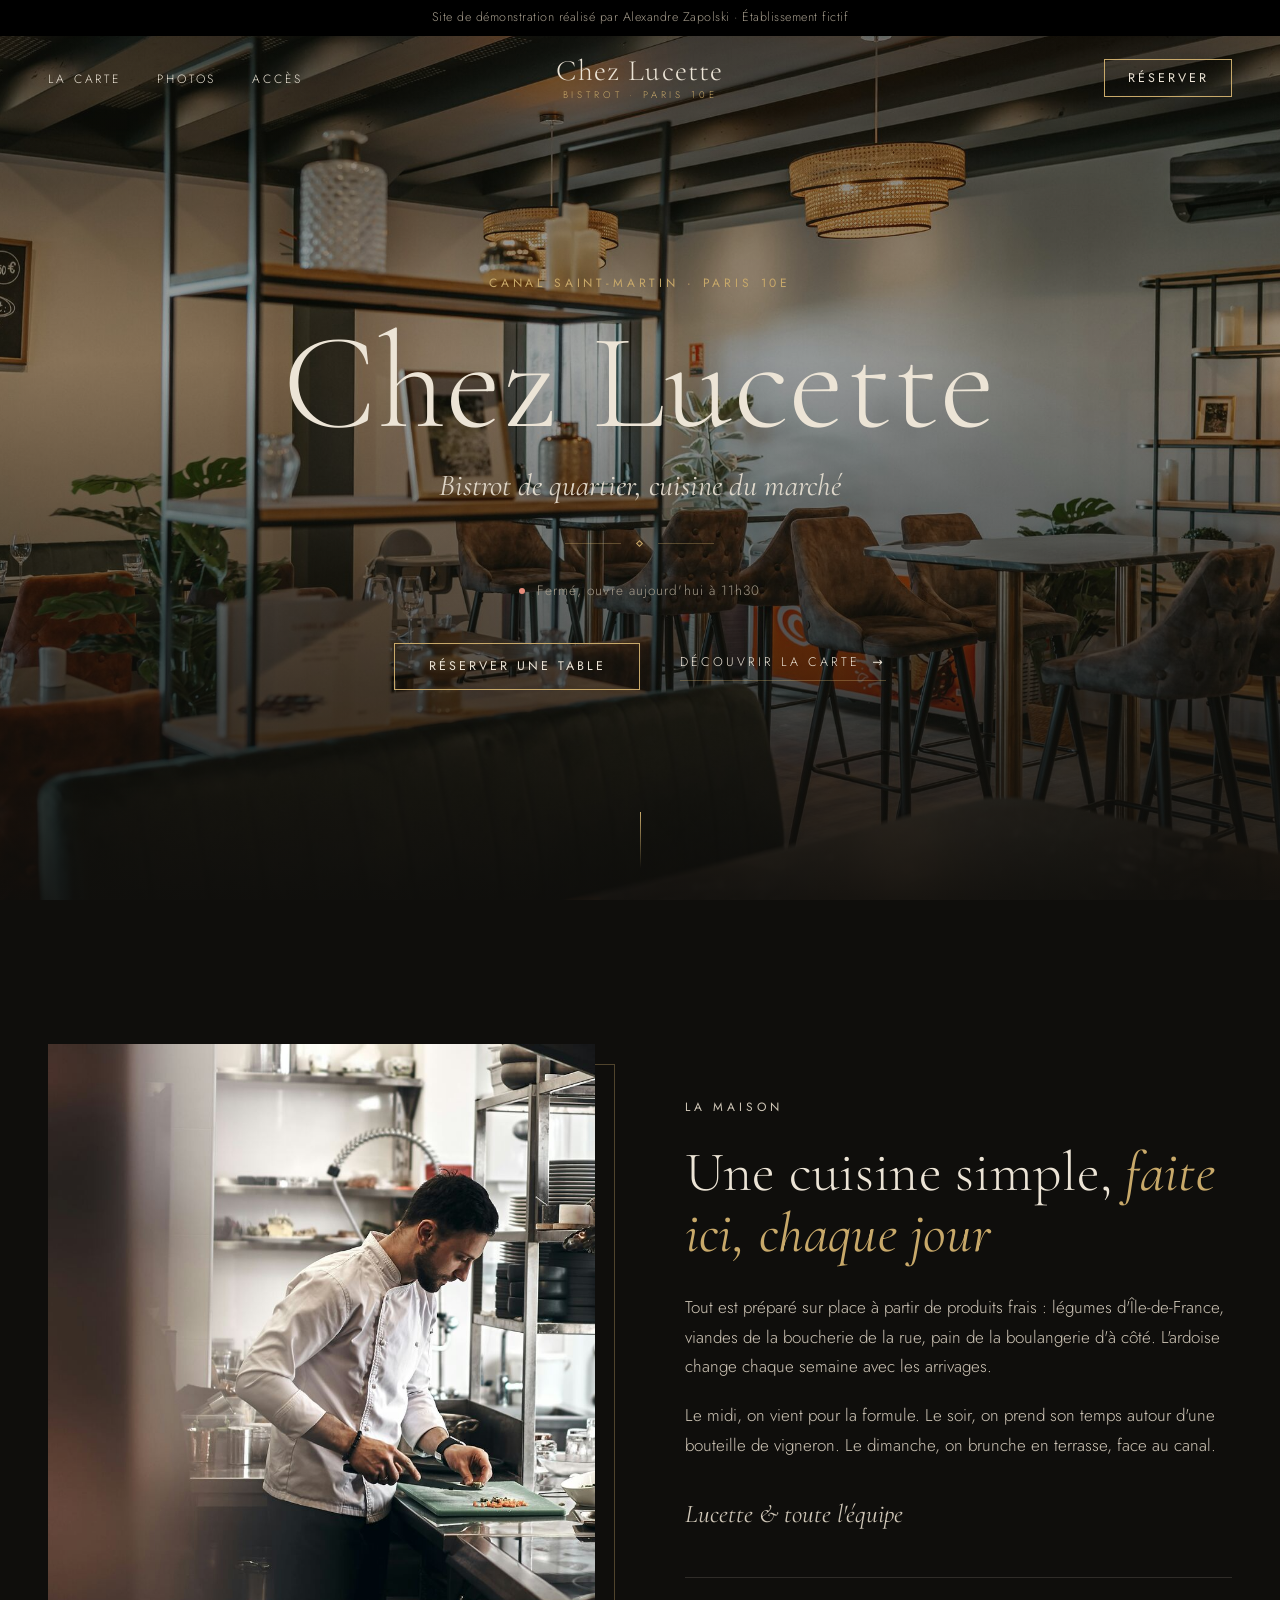
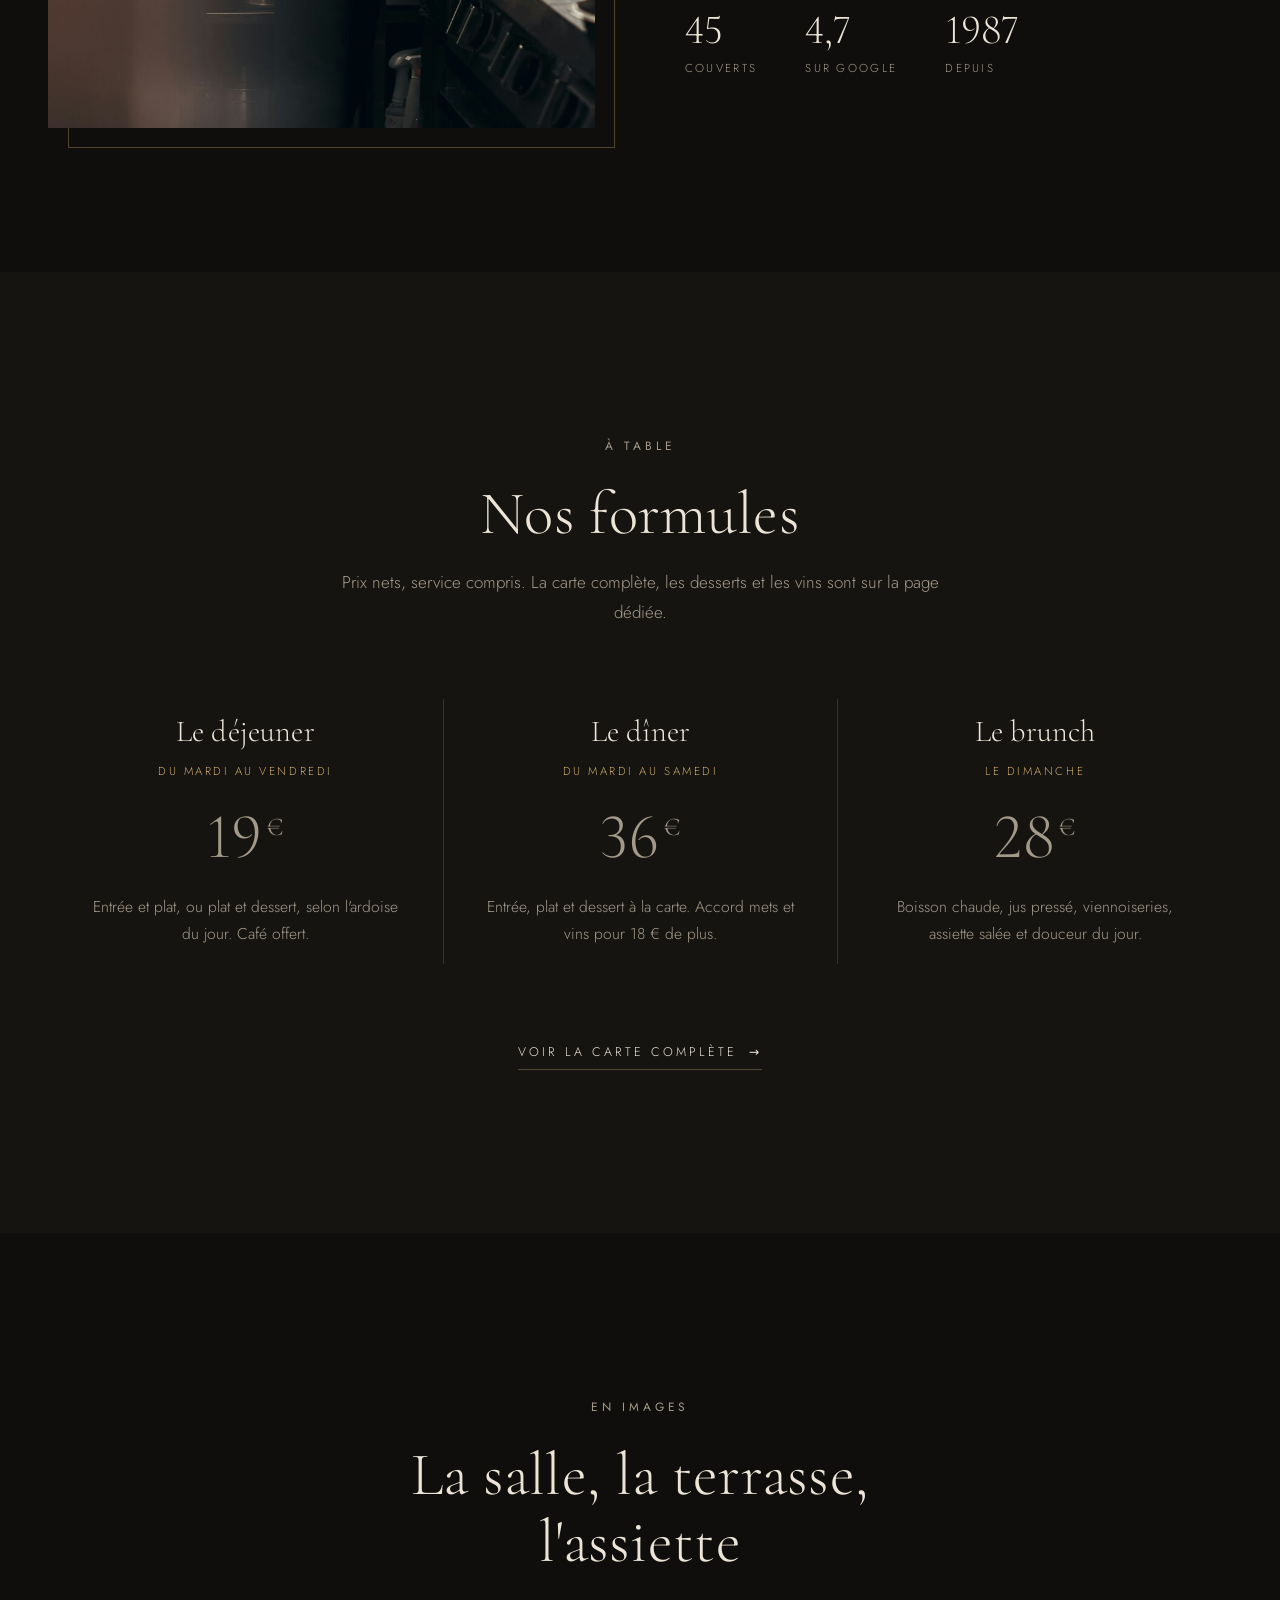
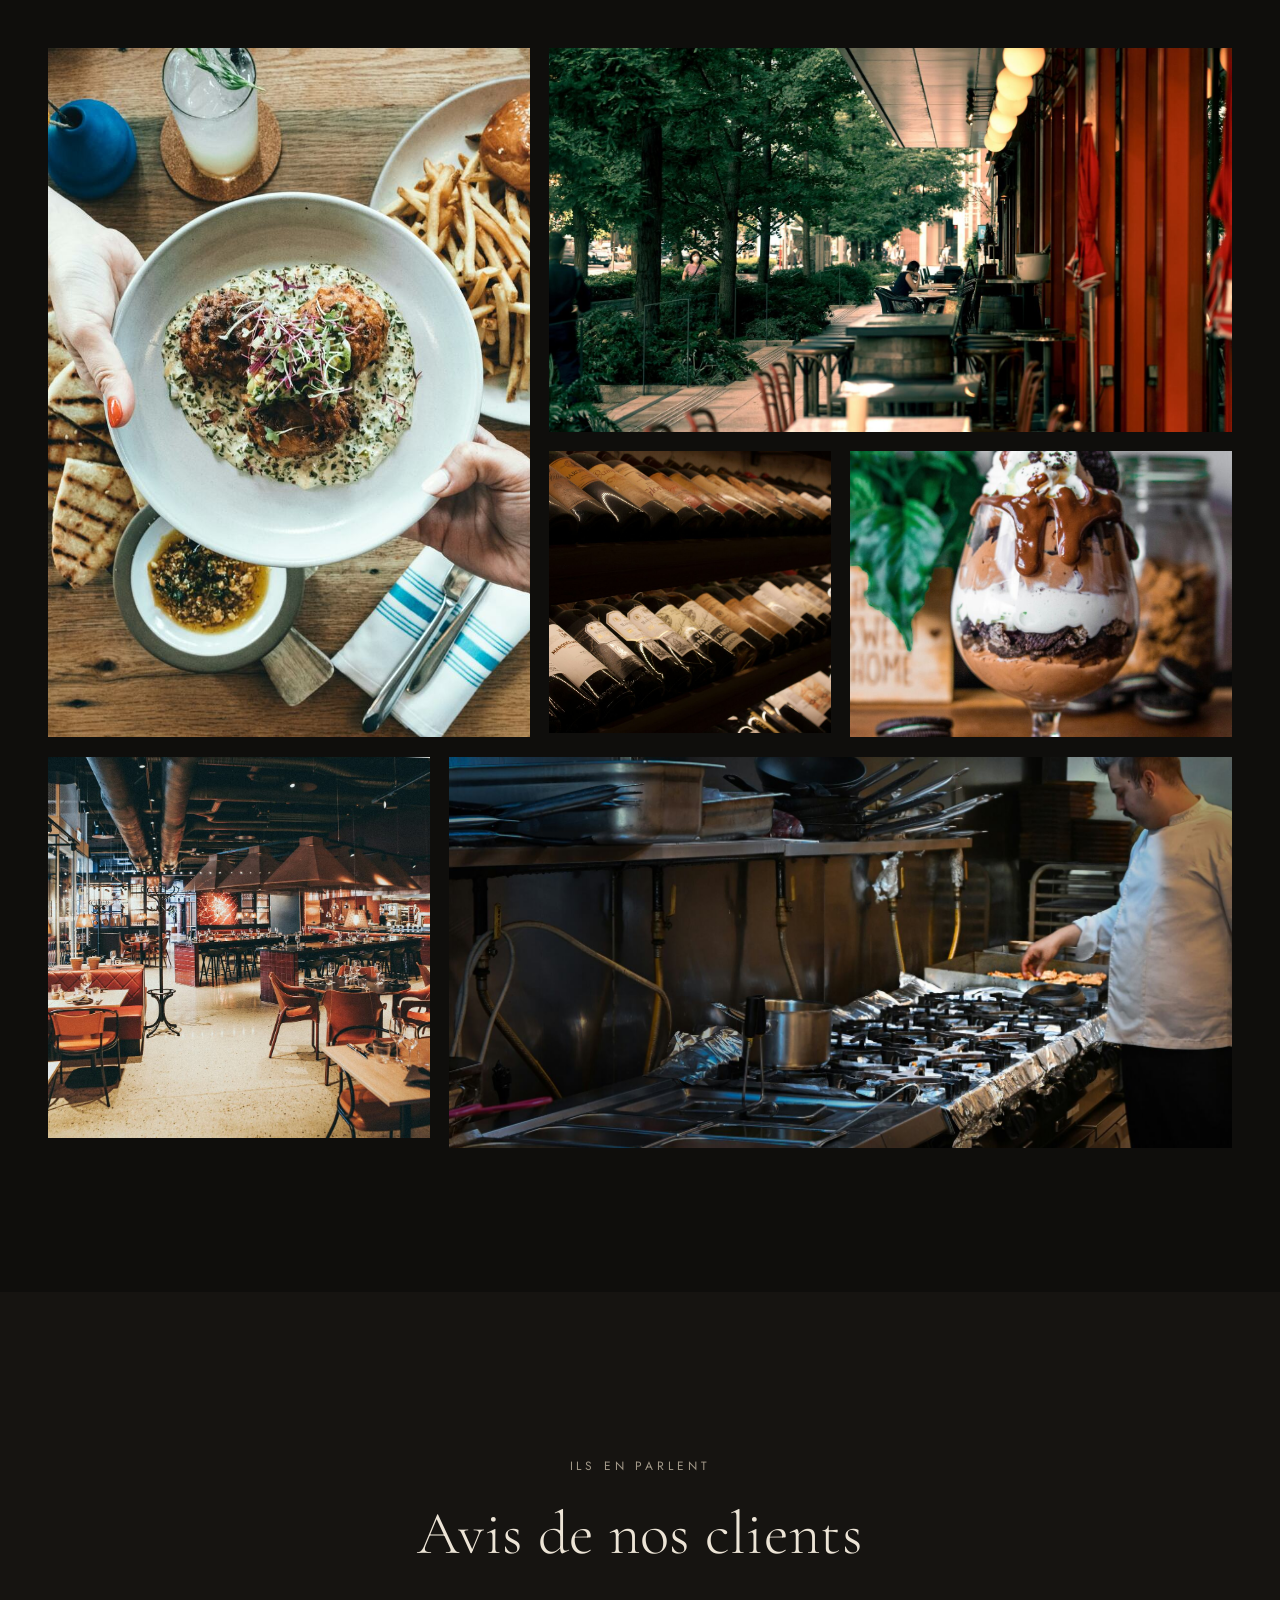
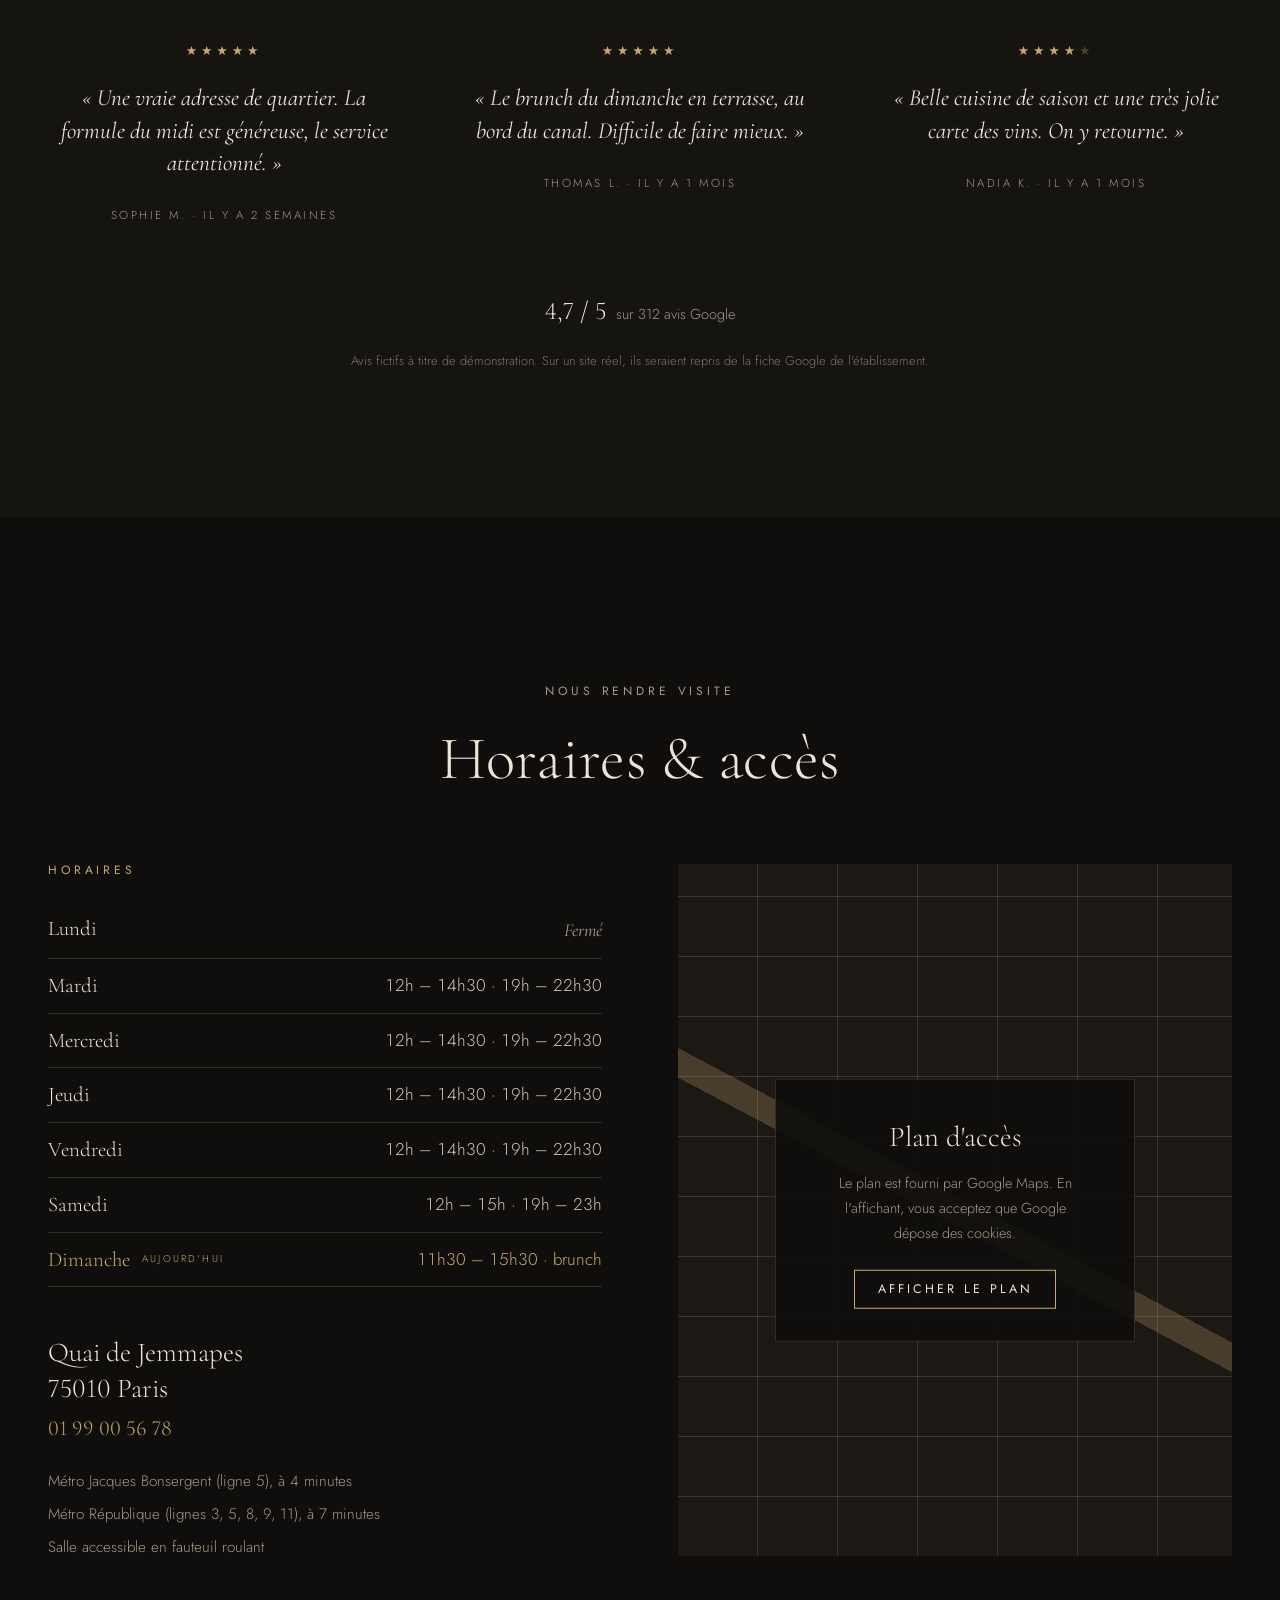
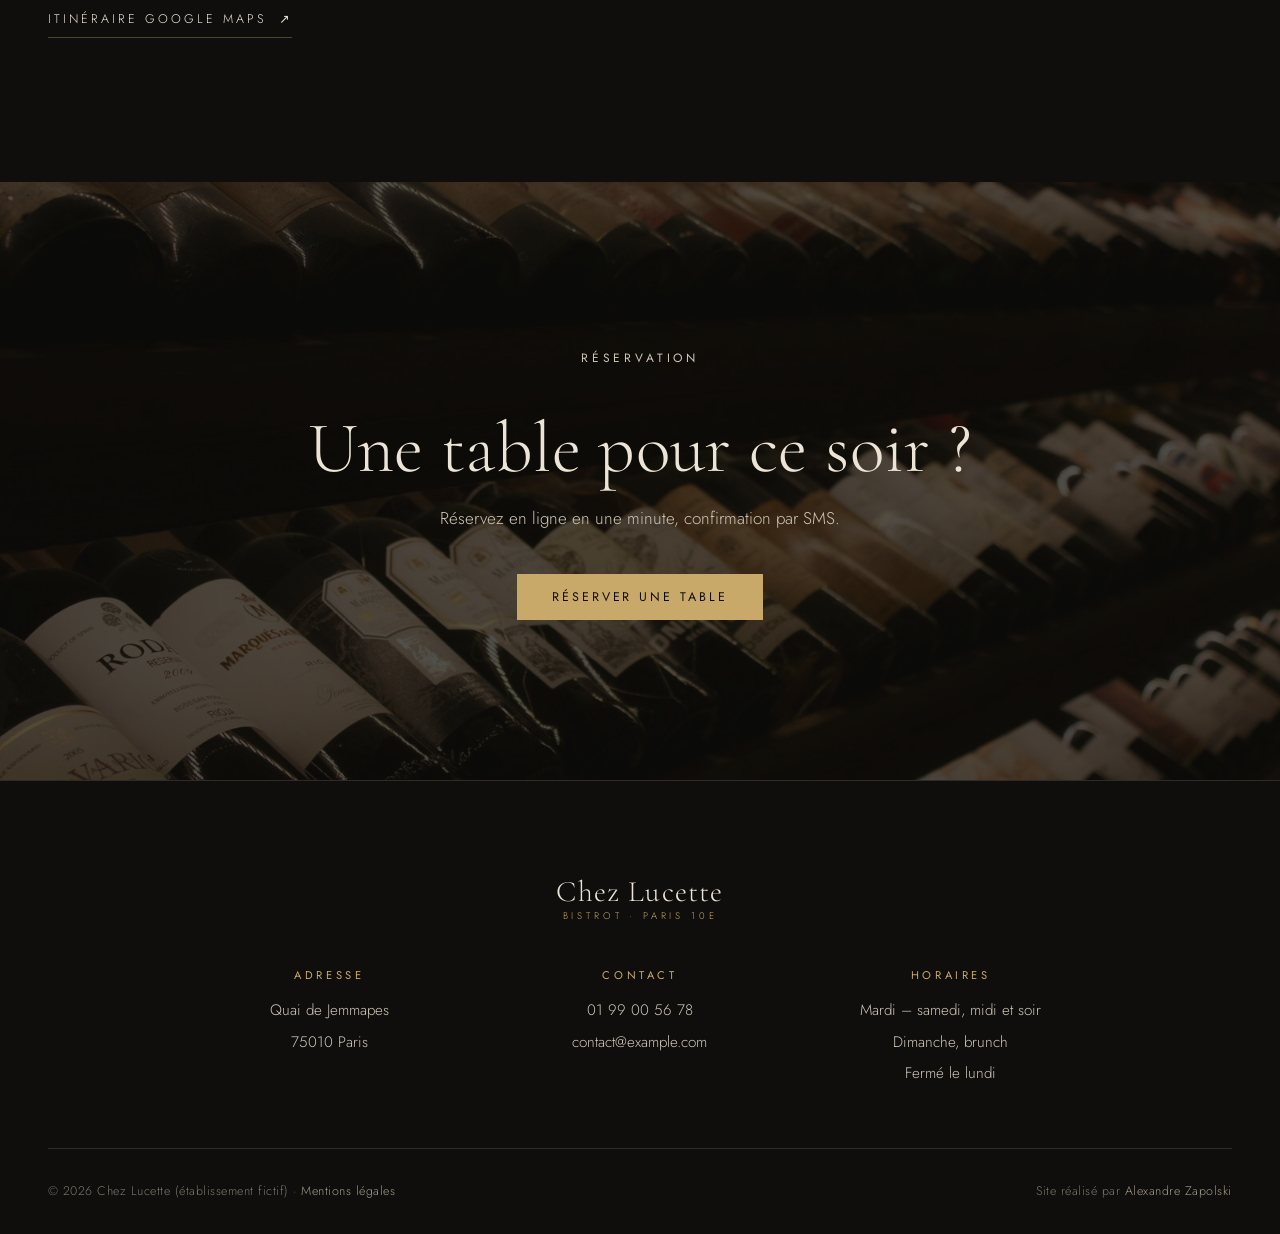
==== commit 97652829: "feat: add pictures" ====
--- a/index.html
+++ b/index.html
@@ -9,7 +9,7 @@
   <meta property="og:type" content="restaurant">
   <meta property="og:title" content="Chez Lucette, bistrot de quartier à Paris 10e">
   <meta property="og:description" content="Cuisine maison de saison au bord du canal Saint-Martin. Réservez votre table en ligne.">
-  <meta property="og:image" content="https://example.com/img/hero-salle.svg">
+  <meta property="og:image" content="https://example.com/img/hero-salle.jpg">
   <meta property="og:locale" content="fr_FR">
   <meta name="theme-color" content="#0f0e0c">
   <script>document.documentElement.classList.add("js");</script>
@@ -26,7 +26,7 @@
     "name": "Chez Lucette (établissement fictif)",
     "description": "Bistrot de quartier, cuisine maison de saison, au bord du canal Saint-Martin.",
     "url": "https://example.com/",
-    "image": "https://example.com/img/hero-salle.svg",
+    "image": "https://example.com/img/hero-salle.jpg",
     "telephone": "+33199005678",
     "priceRange": "€€",
     "servesCuisine": ["Française", "Bistrot"],
@@ -94,7 +94,7 @@
     <!-- hero plein écran -->
     <section class="hero">
       <!-- visuel de démo : à remplacer par une photo de la salle le soir (WebP, 1920px) -->
-      <img class="hero__bg" src="img/hero-salle.svg" width="1600" height="1000" alt="" fetchpriority="high">
+      <img class="hero__bg" src="img/hero-salle.jpg" width="2000" height="1333" alt="" fetchpriority="high">
       <div>
         <p class="overline">Canal Saint-Martin · Paris 10e</p>
         <h1>Chez Lucette</h1>
@@ -113,7 +113,7 @@
     <section class="section">
       <div class="container story">
         <div class="story__media reveal">
-          <img src="img/galerie-salle.svg" width="800" height="1000" loading="lazy" alt="La salle du bistrot, le soir">
+          <img src="img/maison-chef.jpg" width="900" height="1125" loading="lazy" alt="Le chef taille des légumes en cuisine">
         </div>
         <div class="reveal">
           <p class="overline">La maison</p>
@@ -170,28 +170,28 @@
           <h2 id="galerie-titre">La salle, la terrasse, l'assiette</h2>
         </div>
         <div class="gallery reveal" data-gallery>
-          <button class="gallery__item g1" type="button" data-full="img/galerie-plat.svg">
-            <img src="img/galerie-plat.svg" width="800" height="1000" loading="lazy" alt="Le plat du jour : suprême de volaille et légumes de saison">
+          <button class="gallery__item g1" type="button" data-full="img/galerie-plat.jpg">
+            <img src="img/galerie-plat.jpg" width="1600" height="1067" loading="lazy" alt="Le plat du jour servi à table, entouré de pain grillé, burger-frites et cocktails">
             <span>Le plat du jour</span>
           </button>
-          <button class="gallery__item g2" type="button" data-full="img/galerie-terrasse.svg">
-            <img src="img/galerie-terrasse.svg" width="1000" height="800" loading="lazy" alt="La terrasse face au canal Saint-Martin">
+          <button class="gallery__item g2" type="button" data-full="img/galerie-terrasse.jpg">
+            <img src="img/galerie-terrasse.jpg" width="1600" height="1067" loading="lazy" alt="La terrasse sous les arbres, tables en marbre et globes lumineux">
             <span>La terrasse</span>
           </button>
-          <button class="gallery__item g3" type="button" data-full="img/galerie-vins.svg">
-            <img src="img/galerie-vins.svg" width="800" height="800" loading="lazy" alt="Sélection de vins de vignerons">
+          <button class="gallery__item g3" type="button" data-full="img/galerie-vins.jpg">
+            <img src="img/galerie-vins.jpg" width="1600" height="1067" loading="lazy" alt="Bouteilles de vin couchées sur les étagères de la cave">
             <span>Vins de vignerons</span>
           </button>
-          <button class="gallery__item g4" type="button" data-full="img/galerie-dessert.svg">
-            <img src="img/galerie-dessert.svg" width="800" height="800" loading="lazy" alt="Tarte aux fruits rouges maison">
+          <button class="gallery__item g4" type="button" data-full="img/galerie-dessert.jpg">
+            <img src="img/galerie-dessert.jpg" width="900" height="1601" loading="lazy" alt="Verrine au chocolat, chantilly et biscuits concassés">
             <span>Les desserts</span>
           </button>
-          <button class="gallery__item g5" type="button" data-full="img/galerie-salle.svg">
-            <img src="img/galerie-salle.svg" width="800" height="1000" loading="lazy" alt="La salle et son comptoir en zinc">
+          <button class="gallery__item g5" type="button" data-full="img/galerie-salle.jpg">
+            <img src="img/galerie-salle.jpg" width="1600" height="1067" loading="lazy" alt="La salle : banquettes en cuir, chaises cognac et comptoir carrelé face à la cuisine ouverte">
             <span>La salle</span>
           </button>
-          <button class="gallery__item g6" type="button" data-full="img/galerie-cuisine.svg">
-            <img src="img/galerie-cuisine.svg" width="1000" height="800" loading="lazy" alt="Le chef en cuisine">
+          <button class="gallery__item g6" type="button" data-full="img/galerie-cuisine.jpg">
+            <img src="img/galerie-cuisine.jpg" width="1600" height="1067" loading="lazy" alt="Le chef saisit les viandes sur la plancha, en cuisine">
             <span>En cuisine</span>
           </button>
         </div>
@@ -282,7 +282,7 @@
 
     <!-- bandeau réservation -->
     <section class="reserve-band">
-      <img src="img/galerie-vins.svg" width="800" height="800" loading="lazy" alt="">
+      <img src="img/galerie-vins.jpg" width="1600" height="1067" loading="lazy" alt="">
       <div class="container reveal">
         <p class="overline">Réservation</p>
         <h2>Une table pour ce soir&nbsp;?</h2>
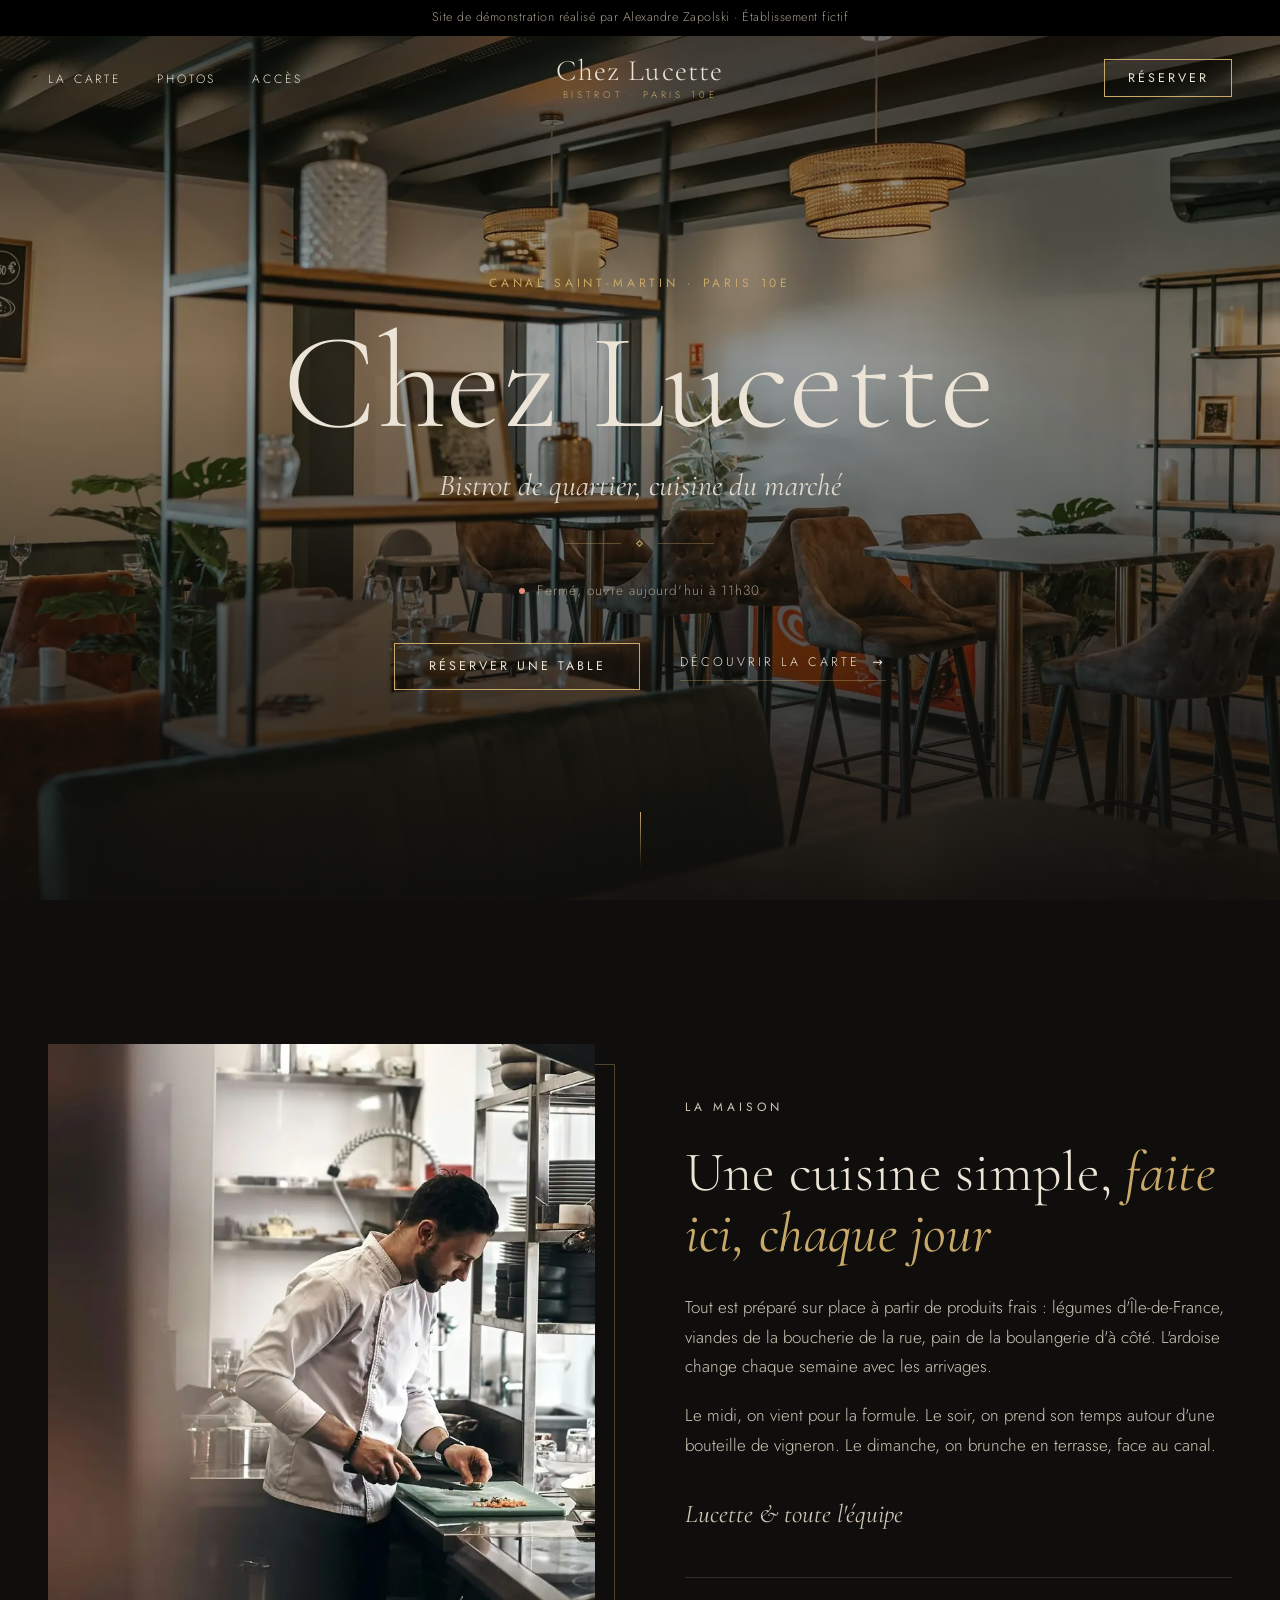
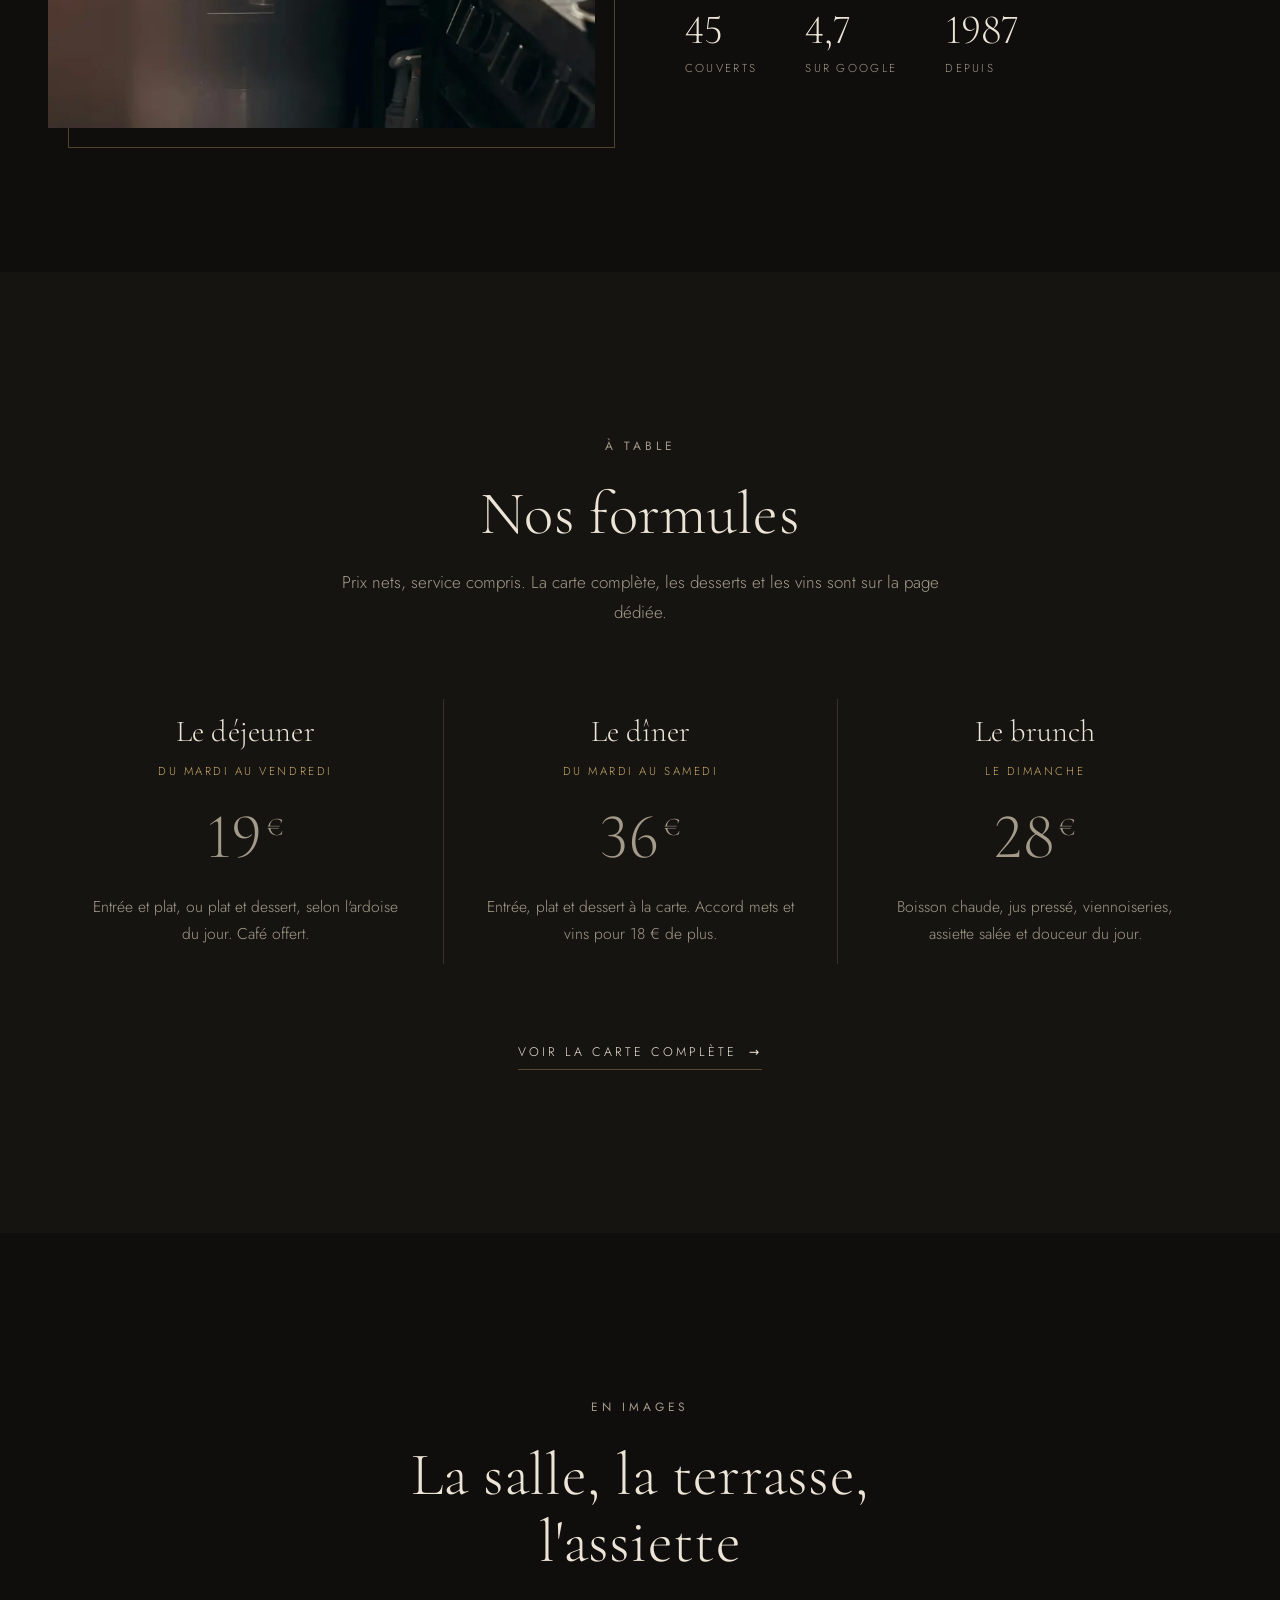
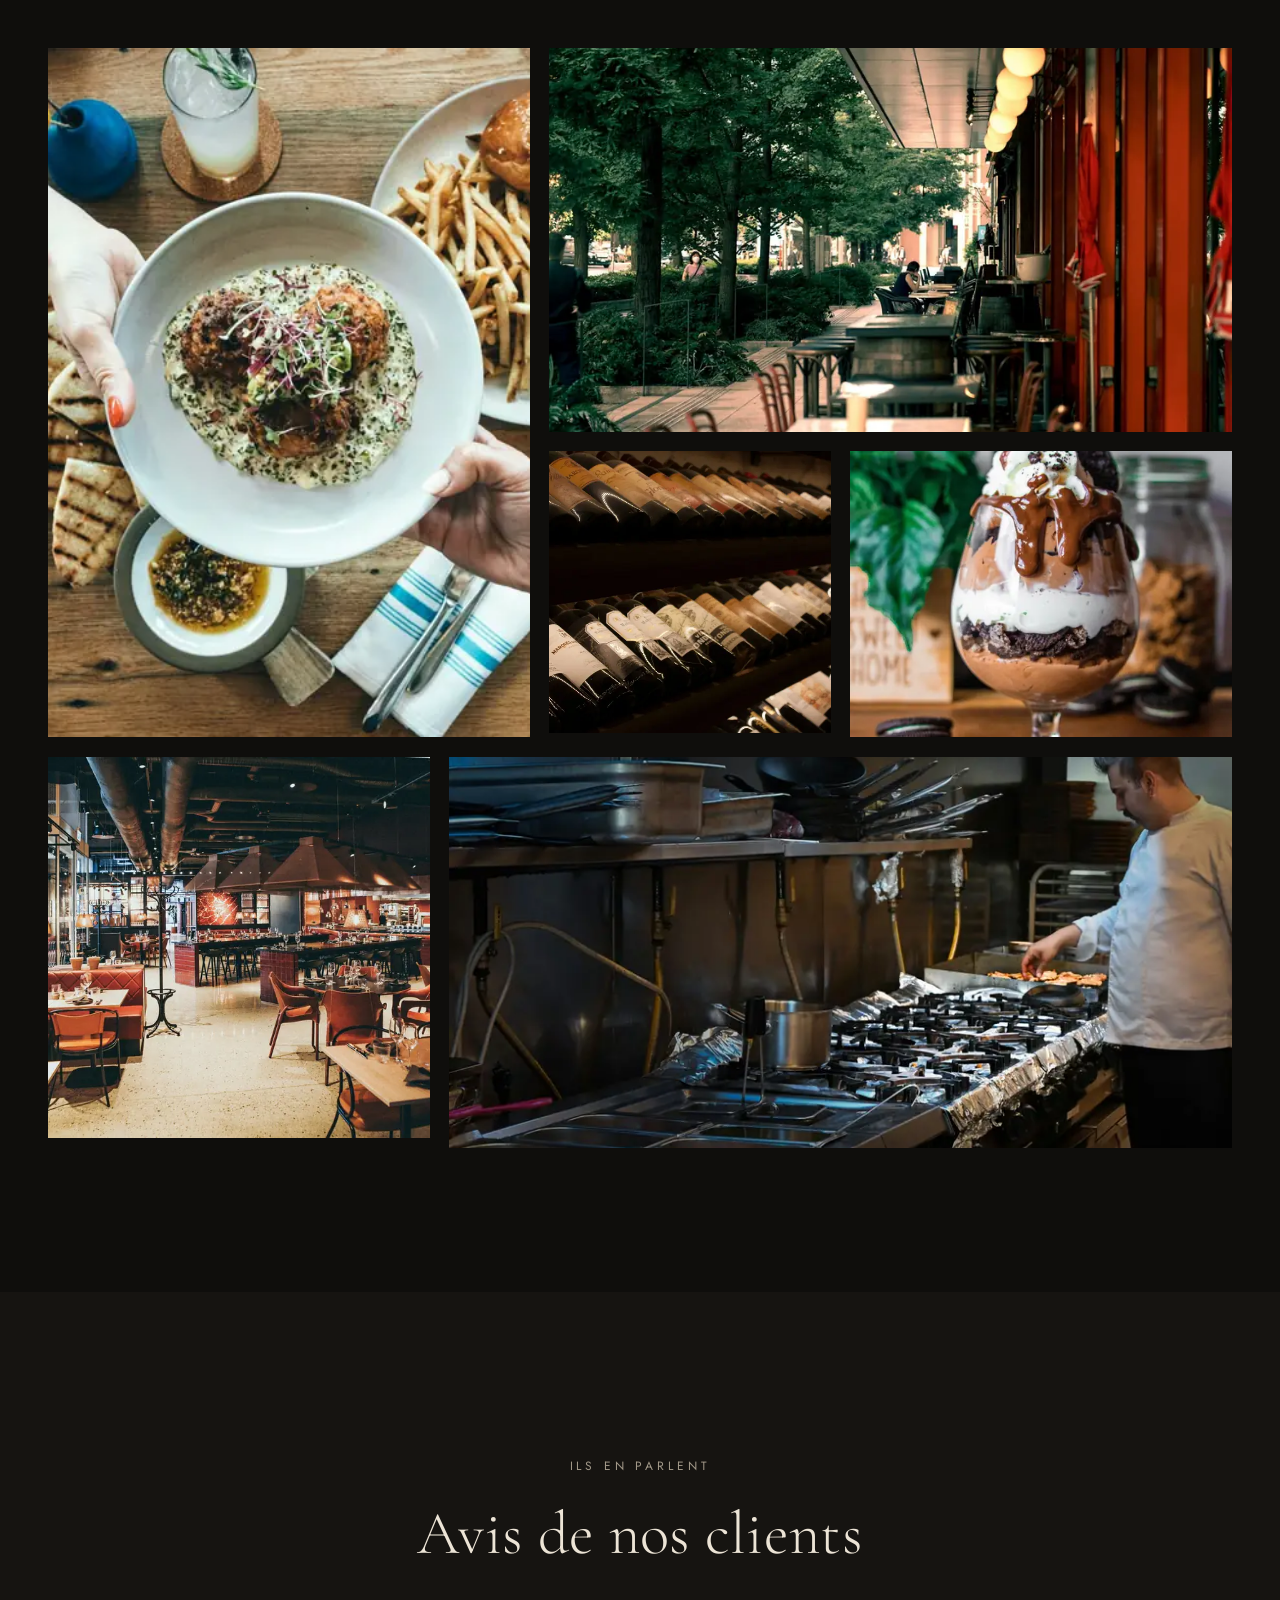
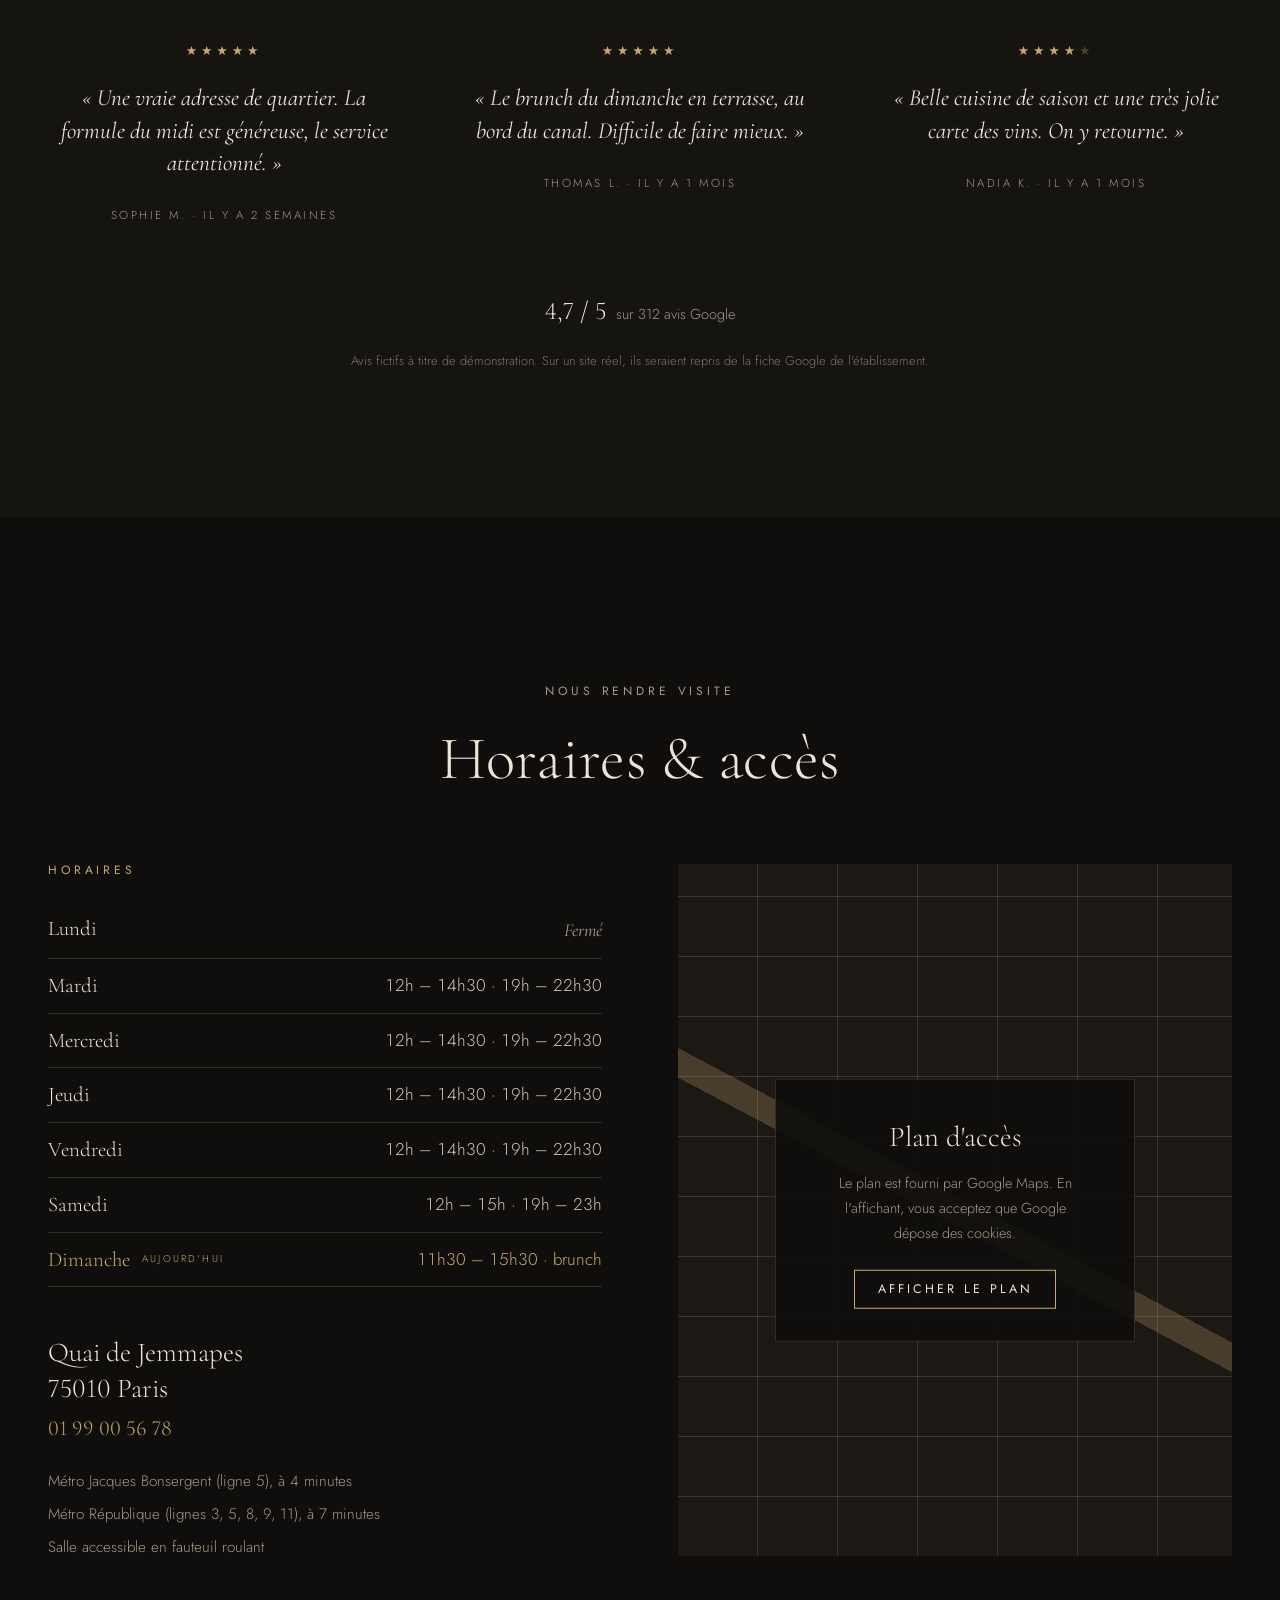
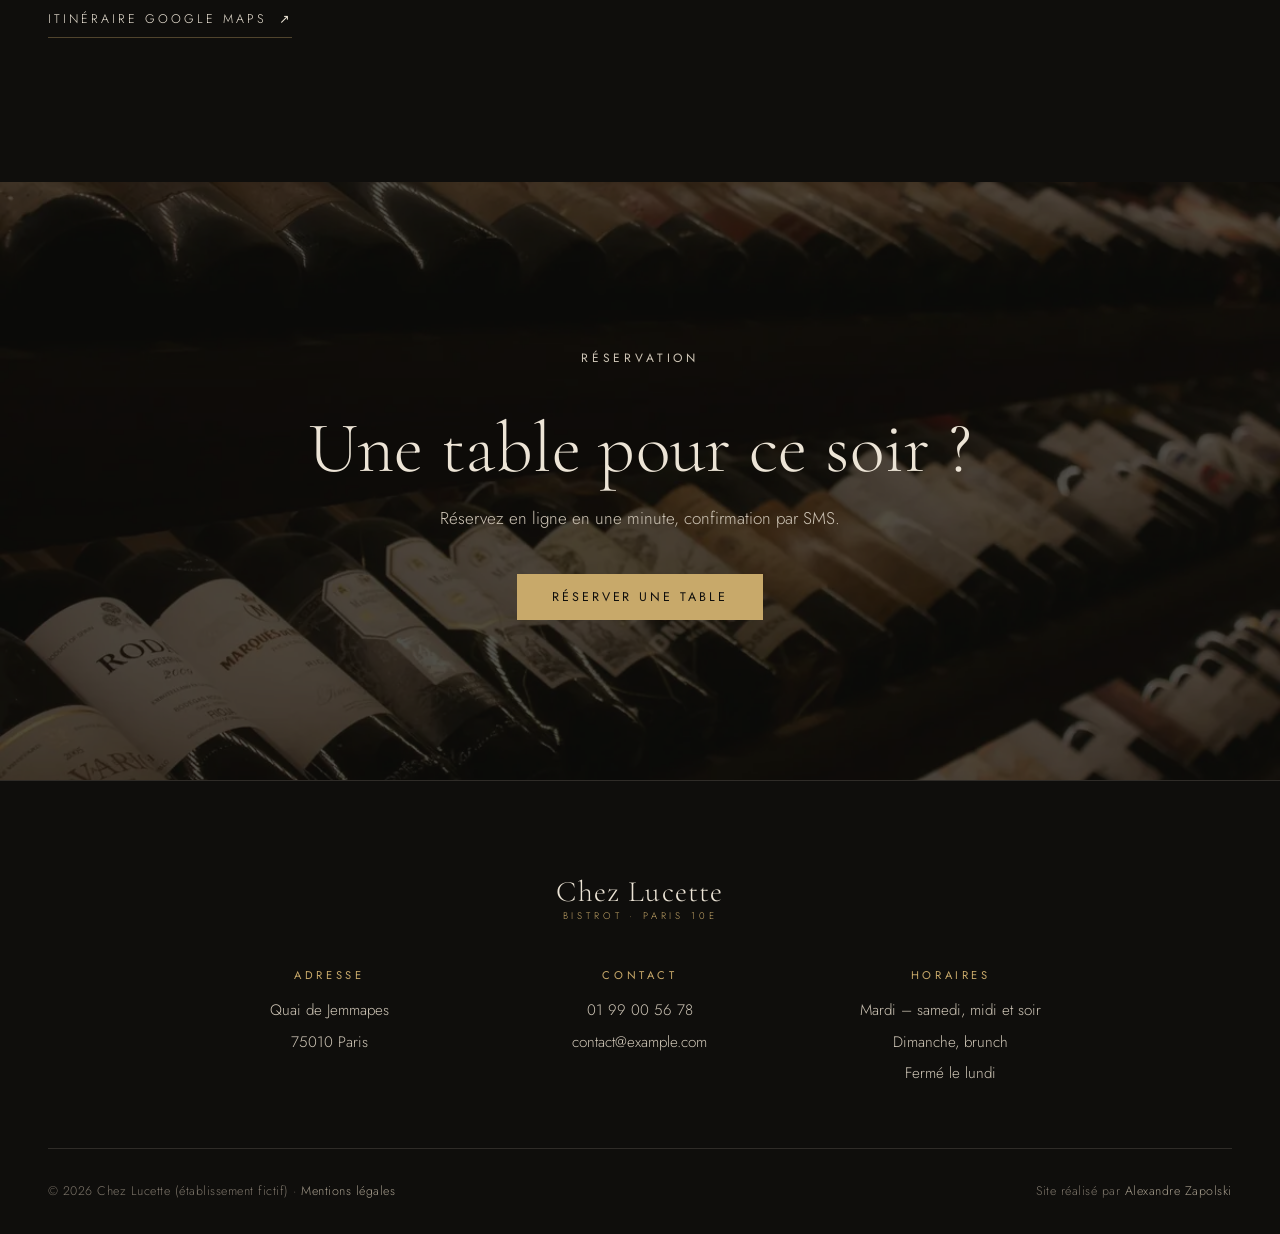
==== commit 4efba0a9: "perf: convert photos to WebP" ====
--- a/index.html
+++ b/index.html
@@ -5,11 +5,12 @@
   <meta name="viewport" content="width=device-width, initial-scale=1">
   <title>Chez Lucette, bistrot au bord du canal Saint-Martin | Paris 10e</title>
   <meta name="description" content="Bistrot de quartier à Paris 10e, au bord du canal Saint-Martin. Cuisine maison de saison, formule déjeuner à 19 €, brunch le dimanche. Réservation en ligne.">
-  <link rel="canonical" href="https://example.com/">
+  <link rel="canonical" href="https://skorpiozzz.github.io/chez-lucette/">
+  <meta name="robots" content="noindex">
   <meta property="og:type" content="restaurant">
   <meta property="og:title" content="Chez Lucette, bistrot de quartier à Paris 10e">
   <meta property="og:description" content="Cuisine maison de saison au bord du canal Saint-Martin. Réservez votre table en ligne.">
-  <meta property="og:image" content="https://example.com/img/hero-salle.jpg">
+  <meta property="og:image" content="https://skorpiozzz.github.io/chez-lucette/img/og-image.jpg">
   <meta property="og:locale" content="fr_FR">
   <meta name="theme-color" content="#0f0e0c">
   <script>document.documentElement.classList.add("js");</script>
@@ -25,13 +26,13 @@
     "@type": "Restaurant",
     "name": "Chez Lucette (établissement fictif)",
     "description": "Bistrot de quartier, cuisine maison de saison, au bord du canal Saint-Martin.",
-    "url": "https://example.com/",
-    "image": "https://example.com/img/hero-salle.jpg",
+    "url": "https://skorpiozzz.github.io/chez-lucette/",
+    "image": "https://skorpiozzz.github.io/chez-lucette/img/og-image.jpg",
     "telephone": "+33199005678",
     "priceRange": "€€",
     "servesCuisine": ["Française", "Bistrot"],
-    "acceptsReservations": "https://example.com/reservation.html",
-    "hasMenu": "https://example.com/carte.html",
+    "acceptsReservations": "https://skorpiozzz.github.io/chez-lucette/reservation.html",
+    "hasMenu": "https://skorpiozzz.github.io/chez-lucette/carte.html",
     "address": {
       "@type": "PostalAddress",
       "streetAddress": "Quai de Jemmapes",
@@ -94,7 +95,7 @@
     <!-- hero plein écran -->
     <section class="hero">
       <!-- visuel de démo : à remplacer par une photo de la salle le soir (WebP, 1920px) -->
-      <img class="hero__bg" src="img/hero-salle.jpg" width="2000" height="1333" alt="" fetchpriority="high">
+      <img class="hero__bg" src="img/hero-salle.webp" srcset="img/hero-salle-800.webp 800w, img/hero-salle.webp 1600w" sizes="100vw" width="1600" height="1066" alt="" fetchpriority="high">
       <div>
         <p class="overline">Canal Saint-Martin · Paris 10e</p>
         <h1>Chez Lucette</h1>
@@ -113,7 +114,7 @@
     <section class="section">
       <div class="container story">
         <div class="story__media reveal">
-          <img src="img/maison-chef.jpg" width="900" height="1125" loading="lazy" alt="Le chef taille des légumes en cuisine">
+          <img src="img/maison-chef.webp" width="800" height="1000" loading="lazy" alt="Le chef taille des légumes en cuisine">
         </div>
         <div class="reveal">
           <p class="overline">La maison</p>
@@ -170,28 +171,28 @@
           <h2 id="galerie-titre">La salle, la terrasse, l'assiette</h2>
         </div>
         <div class="gallery reveal" data-gallery>
-          <button class="gallery__item g1" type="button" data-full="img/galerie-plat.jpg">
-            <img src="img/galerie-plat.jpg" width="1600" height="1067" loading="lazy" alt="Le plat du jour servi à table, entouré de pain grillé, burger-frites et cocktails">
+          <button class="gallery__item g1" type="button" data-full="img/galerie-plat-1200.webp">
+            <img src="img/galerie-plat.webp" width="800" height="534" loading="lazy" alt="Le plat du jour servi à table, entouré de pain grillé, burger-frites et cocktails">
             <span>Le plat du jour</span>
           </button>
-          <button class="gallery__item g2" type="button" data-full="img/galerie-terrasse.jpg">
-            <img src="img/galerie-terrasse.jpg" width="1600" height="1067" loading="lazy" alt="La terrasse sous les arbres, tables en marbre et globes lumineux">
+          <button class="gallery__item g2" type="button" data-full="img/galerie-terrasse-1200.webp">
+            <img src="img/galerie-terrasse.webp" width="800" height="534" loading="lazy" alt="La terrasse sous les arbres, tables en marbre et globes lumineux">
             <span>La terrasse</span>
           </button>
-          <button class="gallery__item g3" type="button" data-full="img/galerie-vins.jpg">
-            <img src="img/galerie-vins.jpg" width="1600" height="1067" loading="lazy" alt="Bouteilles de vin couchées sur les étagères de la cave">
+          <button class="gallery__item g3" type="button" data-full="img/galerie-vins-1200.webp">
+            <img src="img/galerie-vins.webp" width="800" height="534" loading="lazy" alt="Bouteilles de vin couchées sur les étagères de la cave">
             <span>Vins de vignerons</span>
           </button>
-          <button class="gallery__item g4" type="button" data-full="img/galerie-dessert.jpg">
-            <img src="img/galerie-dessert.jpg" width="900" height="1601" loading="lazy" alt="Verrine au chocolat, chantilly et biscuits concassés">
+          <button class="gallery__item g4" type="button" data-full="img/galerie-dessert-900.webp">
+            <img src="img/galerie-dessert.webp" width="500" height="889" loading="lazy" alt="Verrine au chocolat, chantilly et biscuits concassés">
             <span>Les desserts</span>
           </button>
-          <button class="gallery__item g5" type="button" data-full="img/galerie-salle.jpg">
-            <img src="img/galerie-salle.jpg" width="1600" height="1067" loading="lazy" alt="La salle : banquettes en cuir, chaises cognac et comptoir carrelé face à la cuisine ouverte">
+          <button class="gallery__item g5" type="button" data-full="img/galerie-salle-1200.webp">
+            <img src="img/galerie-salle.webp" width="800" height="534" loading="lazy" alt="La salle : banquettes en cuir, chaises cognac et comptoir carrelé face à la cuisine ouverte">
             <span>La salle</span>
           </button>
-          <button class="gallery__item g6" type="button" data-full="img/galerie-cuisine.jpg">
-            <img src="img/galerie-cuisine.jpg" width="1600" height="1067" loading="lazy" alt="Le chef saisit les viandes sur la plancha, en cuisine">
+          <button class="gallery__item g6" type="button" data-full="img/galerie-cuisine-1200.webp">
+            <img src="img/galerie-cuisine.webp" width="800" height="534" loading="lazy" alt="Le chef saisit les viandes sur la plancha, en cuisine">
             <span>En cuisine</span>
           </button>
         </div>
@@ -282,7 +283,7 @@
 
     <!-- bandeau réservation -->
     <section class="reserve-band">
-      <img src="img/galerie-vins.jpg" width="1600" height="1067" loading="lazy" alt="">
+      <img src="img/galerie-vins-1200.webp" srcset="img/galerie-vins.webp 800w, img/galerie-vins-1200.webp 1200w" sizes="100vw" width="1200" height="800" loading="lazy" alt="">
       <div class="container reveal">
         <p class="overline">Réservation</p>
         <h2>Une table pour ce soir&nbsp;?</h2>
--- a/css/style.css
+++ b/css/style.css
@@ -395,7 +395,8 @@
 @media (max-width: 600px) { .row { grid-template-columns: 1fr; gap: 0; } }
 
 .chips { display: flex; flex-wrap: wrap; gap: 0.5rem; margin-top: 0.4rem; }
-.chip input { position: absolute; opacity: 0; pointer-events: none; }
+.chip { position: relative; }
+.field .chip input { position: absolute; inset: 0; width: 100%; height: 100%; padding: 0; margin: 0; border: 0; opacity: 0; pointer-events: none; }
 .chip span {
   display: grid; place-items: center; min-width: 3rem; height: 3rem; padding: 0 0.9rem;
   border: 1px solid rgba(236, 228, 214, 0.25); color: var(--cream); cursor: pointer;
@@ -420,6 +421,9 @@
 /* Mentions légales */
 .legal { max-width: 740px; margin-inline: auto; padding: clamp(3rem, 7vw, 5rem) var(--gutter) clamp(5rem, 10vw, 7rem); color: #cfc6b7; }
 .legal h2 { font-size: 2rem; color: var(--cream); margin: 2.75rem 0 0.75rem; }
+.legal a { color: var(--cream); text-decoration: underline; text-underline-offset: 0.2em; }
+.legal__credits { margin: 1rem 0 0; padding-left: 1.2rem; }
+.legal__credits li { margin: 0.35rem 0; }
 
 @media (prefers-reduced-motion: reduce) {
   html { scroll-behavior: auto; }
